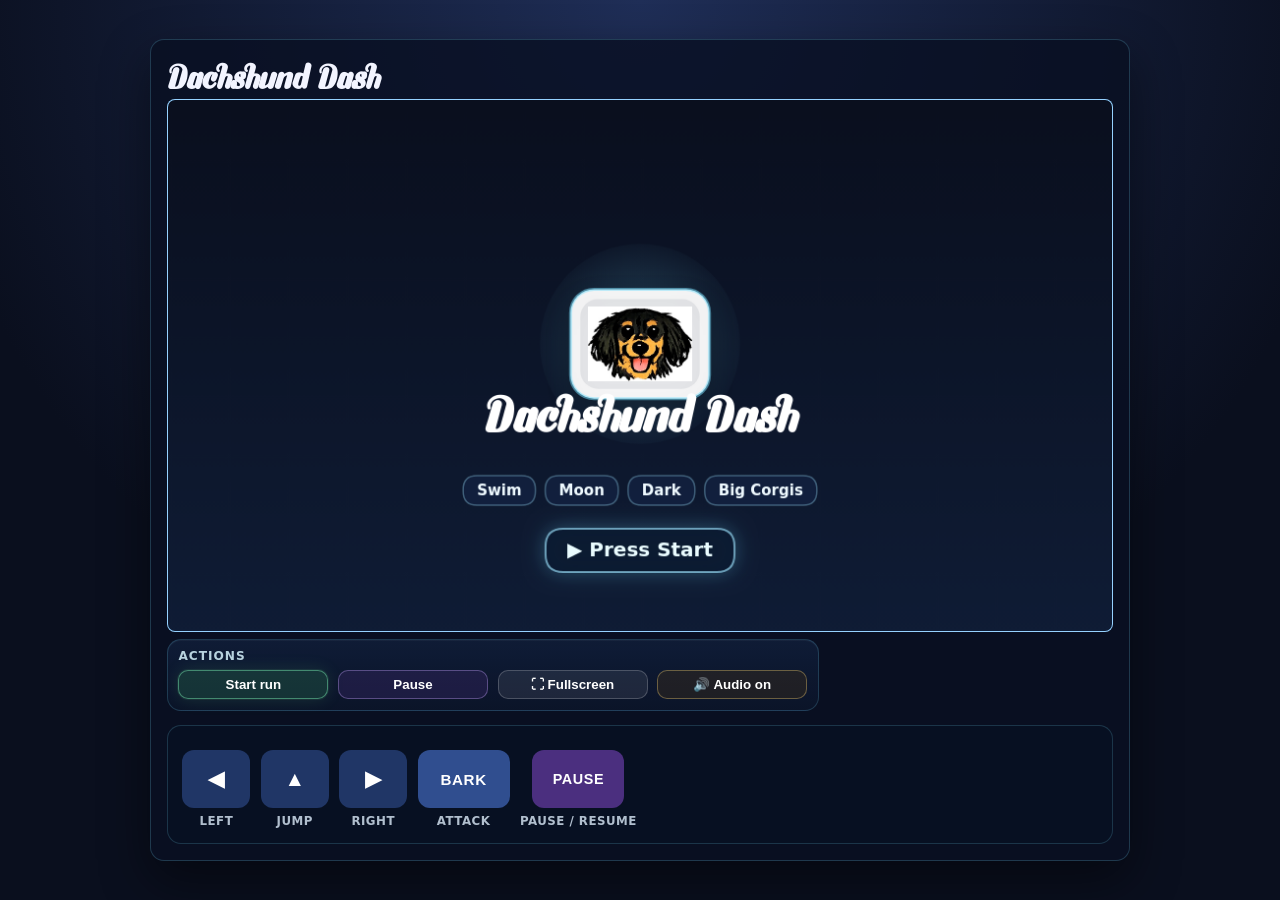
==== index.html @ d0923e07 "Updates and bug fixes" ====
<!DOCTYPE html>
<html lang="en">
  <head>
    <meta charset="UTF-8" />
    <meta name="viewport" content="width=device-width, initial-scale=1.0" />
    <title>Dachshund Dash</title>
    <link rel="stylesheet" href="styles.css" />
  </head>
  <body>
    <main class="game-shell">
      <h1>Dachshund Dash</h1>

      <canvas id="game" width="960" height="540" aria-label="Dachshund Dash game area"></canvas>

      <section class="hud" aria-live="polite">
        <span id="status">Ready.</span>
        <div id="lives" class="lives" aria-label="Continues 3 of 3">
          <span id="lives-icons" class="lives-icons">🐶🐶🐶</span>
          <span id="continues-label" class="continues-label">Continues 3/3</span>
        </div>
      </section>

      <section class="run-summary" aria-label="Run progress summary">
        <span id="summary-level" class="summary-pill">Level 1</span>
        <span id="summary-theme" class="summary-pill">Stage Classic</span>
        <span id="summary-bones" class="summary-pill">Bones 0/5</span>
        <span id="summary-power" class="summary-pill">Bark · Cape</span>
        <span id="summary-goal" class="summary-pill summary-pill-goal">Press Start</span>
      </section>

      <section class="controls-help" aria-label="Quick actions">
        <div class="utility-actions" aria-label="Quick actions">
          <strong class="utility-actions-title">Actions</strong>
          <div class="utility-actions-buttons">
            <div class="utility-action-group">
              <button id="btn-start-desktop" class="utility-btn utility-btn-start" aria-label="Start run from the title screen">Start run</button>
            </div>
            <div class="utility-action-group">
              <button id="btn-pause-desktop" class="utility-btn utility-btn-pause" aria-label="Pause or resume">Pause</button>
            </div>
            <div class="utility-action-group">
              <button id="btn-fullscreen" class="utility-btn" aria-label="Toggle fullscreen">⛶ Fullscreen</button>
            </div>
            <div class="utility-action-group">
              <button id="btn-audio" class="utility-btn utility-btn-audio" aria-label="Mute game audio">🔊 Audio on</button>
            </div>
          </div>
        </div>
      </section>

      <section class="mobile-controls-panel" aria-label="On-screen controls panel">
        <div class="mobile-controls" aria-label="On-screen controls">
          <div class="mobile-control-item">
            <button id="btn-left" aria-label="Move left">◀</button>
            <span class="mobile-control-caption">Left</span>
          </div>
          <div class="mobile-control-item">
            <button id="btn-jump" aria-label="Jump">▲</button>
            <span class="mobile-control-caption">Jump</span>
          </div>
          <div class="mobile-control-item">
            <button id="btn-right" aria-label="Move right">▶</button>
            <span class="mobile-control-caption">Right</span>
          </div>
          <div class="mobile-control-item mobile-control-item-wide">
            <button id="btn-bark" aria-label="Super bark attack">BARK</button>
            <span class="mobile-control-caption">Attack</span>
          </div>
          <div class="mobile-control-item mobile-control-item-wide">
            <button id="btn-pause" aria-label="Pause or resume">PAUSE</button>
            <span class="mobile-control-caption">Pause / resume</span>
          </div>
        </div>
      </section>


      <section id="level-select" class="level-select hidden" aria-label="Cheat level select">
        <div class="level-select-card henry-unlocked">
          <h2 class="henry-title">✨ HENRY CODE UNLOCKED ✨</h2>
          <p class="henry-sub">Secret level portal discovered. Pick your start level:</p>
          <div class="henry-celebration" aria-hidden="true">
            <div class="henry-dog dax-demo">
              <span class="dax-body"></span>
              <span class="dax-head"></span>
              <span class="dax-ear"></span>
              <span class="dax-tail"></span>
              <span class="dax-leg l1"></span>
              <span class="dax-leg l2"></span>
            </div>
            <div class="henry-bark bark-1"></div>
            <div class="henry-bark bark-2"></div>
            <div class="henry-bark bark-3"></div>
          </div>
          <div id="level-list" class="level-list"></div>
          <button id="close-level-select" class="close-level-select">Close</button>
        </div>
      </section>
    </main>

    <script src="game.js"></script>
  </body>
</html>
---- styles.css ----
@font-face {
  font-family: "Flubby";
  src: url("assets/fonts/flubby-regular.ttf") format("truetype");
  font-weight: 400;
  font-style: normal;
  font-display: swap;
}

:root {
  color-scheme: dark;
  --bg: #0c1327;
  --panel: #111b36;
  --text: #f2f4ff;
  --accent: #79e1ff;
}

* {
  box-sizing: border-box;
}

body {
  margin: 0;
  min-height: 100vh;
  font-family: "Roboto", Inter, system-ui, -apple-system, Segoe UI, sans-serif;
  background: radial-gradient(circle at top, #1f2e57, #0a0f1e 65%);
  color: var(--text);
  display: grid;
  place-items: center;
  padding: 1rem;
}

body.fullscreen-mode {
  background: #000;
}

body.fullscreen-mode .game-shell {
  width: 100vw;
  max-width: none;
  padding: 0;
  border: none;
  box-shadow: none;
  background: #000;
}

body.fullscreen-mode h1,
body.fullscreen-mode .subtitle,
body.fullscreen-mode .hud,
body.fullscreen-mode .controls-help,
body.fullscreen-mode .mobile-controls,
body.fullscreen-mode .level-select,
body.fullscreen-mode .level-select-card {
  display: none !important;
}

body.fullscreen-mode #game {
  width: 100vw !important;
  height: 100vh !important;
  border-radius: 0;
  border: none;
  display: block;
  object-fit: contain;
}

h1 {
  font-family: "Flubby", "Roboto", Inter, system-ui, -apple-system, Segoe UI, sans-serif;
}

.game-shell {
  width: min(100%, 980px);
  background: rgba(9, 16, 34, 0.8);
  border: 1px solid rgba(121, 225, 255, 0.2);
  border-radius: 14px;
  padding: 1rem;
  box-shadow: 0 20px 50px rgba(0, 0, 0, 0.45);
}

h1 {
  margin: 0;
}

.subtitle {
  margin: 0.35rem 0 0.85rem;
  opacity: 0.9;
}

#game {
  width: 100%;
  height: auto;
  border-radius: 8px;
  border: 1px solid rgba(255, 255, 255, 0.2);
  background: #7cc6ff;
  display: block;
}

.hud {
  margin-top: 0.6rem;
  min-height: 1.5rem;
  color: var(--accent);
  font-weight: 600;
  display: flex;
  align-items: center;
  justify-content: space-between;
  gap: 0.8rem;
  flex-wrap: wrap;
}

.lives {
  display: inline-flex;
  align-items: center;
  gap: 0.6rem;
  font-size: 1.05rem;
  color: #ff6b8a;
  text-shadow: 0 0 10px rgba(255, 80, 120, 0.35);
}

.lives-icons {
  letter-spacing: 0.08em;
}

.continues-label {
  font-size: 0.82rem;
  font-weight: 700;
  letter-spacing: 0.04em;
  text-transform: uppercase;
  color: #ffdce5;
  opacity: 0.92;
}

.run-summary {
  margin-top: 0.55rem;
  display: flex;
  gap: 0.55rem;
  flex-wrap: wrap;
  align-items: center;
}

.summary-pill {
  position: relative;
  isolation: isolate;
  overflow: hidden;
  display: inline-flex;
  align-items: center;
  min-height: 36px;
  padding: 0.45rem 0.8rem;
  border-radius: 999px;
  border: 1px solid rgba(121, 225, 255, 0.24);
  background: rgba(9, 22, 44, 0.78);
  color: #f8fdff;
  font-size: 0.92rem;
  font-weight: 700;
  letter-spacing: 0.01em;
  transition:
    background 140ms ease,
    border-color 140ms ease,
    color 140ms ease,
    box-shadow 140ms ease,
    transform 140ms ease;
}

.summary-pill::before {
  content: "";
  position: absolute;
  inset: 0;
  width: var(--summary-progress, 0%);
  background: linear-gradient(90deg, rgba(121, 225, 255, 0.2), rgba(121, 225, 255, 0.08));
  z-index: -1;
  pointer-events: none;
  transition: width 180ms ease;
}

.summary-pill[data-tone="level"] {
  background: rgba(17, 34, 64, 0.82);
  border-color: rgba(121, 225, 255, 0.28);
}

.summary-pill[data-tone="theme"] {
  background: rgba(19, 40, 68, 0.88);
  border-color: rgba(141, 212, 255, 0.34);
  color: #f0fbff;
}

.summary-pill[data-tone="paused"] {
  background: rgba(43, 30, 72, 0.88);
  border-color: rgba(208, 176, 255, 0.34);
  color: #f7efff;
}

.summary-pill[data-tone="start"] {
  background: linear-gradient(135deg, rgba(38, 72, 132, 0.95), rgba(58, 112, 198, 0.92));
  border-color: rgba(150, 223, 255, 0.55);
  color: #f7fdff;
  box-shadow: 0 0 0 1px rgba(121, 225, 255, 0.18), 0 0 22px rgba(86, 172, 255, 0.22);
  animation: summaryStartPulse 1.35s ease-in-out infinite alternate;
}

.summary-pill[data-tone="collect"] {
  background: rgba(55, 35, 16, 0.88);
  border-color: rgba(255, 210, 130, 0.38);
  color: #fff0d8;
}

.summary-pill[data-tone="boss"] {
  background: rgba(72, 24, 18, 0.9);
  border-color: rgba(255, 145, 109, 0.42);
  color: #ffe5d8;
}

.summary-pill[data-tone="warning"] {
  background: rgba(72, 38, 18, 0.9);
  border-color: rgba(255, 174, 92, 0.42);
  color: #fff0da;
}

.summary-pill[data-tone="danger"] {
  background: rgba(82, 21, 35, 0.92);
  border-color: rgba(255, 121, 156, 0.42);
  color: #ffe3eb;
}

.summary-pill[data-tone="ready"],
.summary-pill[data-tone="clear"],
.summary-pill[data-tone="complete"],
.summary-pill[data-tone="boost"],
.summary-pill-goal {
  background: rgba(26, 45, 24, 0.88);
  border-color: rgba(120, 255, 152, 0.3);
  color: #ecfff0;
}

.summary-pill[data-tone="ready"],
.summary-pill[data-tone="clear"],
.summary-pill[data-tone="boost"] {
  box-shadow: 0 0 0 1px rgba(120, 255, 152, 0.12), 0 0 18px rgba(120, 255, 152, 0.16);
}

.summary-pill[data-tone="ready"] {
  animation: summaryReadyPulse 1.2s ease-in-out infinite alternate;
}

.summary-pill[data-tone="boost"] {
  background: rgba(22, 42, 58, 0.9);
  border-color: rgba(121, 225, 255, 0.36);
  color: #eefbff;
}

.controls-help {
  margin-top: 0.45rem;
  display: flex;
  gap: 0.75rem;
  align-items: flex-start;
  flex-wrap: wrap;
}

.controls-help-title {
  font-size: 0.84rem;
  letter-spacing: 0.08em;
  text-transform: uppercase;
  color: #d9f6ff;
  opacity: 0.9;
}

.controls-help-chips {
  display: flex;
  flex: 1 1 420px;
  flex-wrap: wrap;
  gap: 0.45rem;
}

.secret-code-callout,
.recovery-shortcut-callout {
  display: inline-flex;
  align-items: center;
  gap: 0.65rem;
  flex-wrap: wrap;
  padding: 0.55rem 0.8rem;
  border-radius: 14px;
  box-shadow: inset 0 1px 0 rgba(255, 245, 220, 0.06);
}

.secret-code-callout {
  border: 1px solid rgba(255, 214, 140, 0.32);
  background: linear-gradient(180deg, rgba(56, 38, 17, 0.92), rgba(35, 24, 11, 0.88));
}

.secret-code-title {
  font-size: 0.76rem;
  letter-spacing: 0.08em;
  text-transform: uppercase;
  color: #ffe5ad;
}

.secret-code-text {
  color: #fff5de;
  font-size: 0.86rem;
  line-height: 1.4;
}

.recovery-shortcut-callout {
  border: 1px solid rgba(168, 231, 255, 0.28);
  background: linear-gradient(180deg, rgba(12, 32, 58, 0.94), rgba(10, 23, 42, 0.9));
}

.recovery-shortcut-title {
  font-size: 0.76rem;
  letter-spacing: 0.08em;
  text-transform: uppercase;
  color: #d9f6ff;
}

.recovery-shortcut-text {
  color: #eefbff;
  font-size: 0.86rem;
  line-height: 1.4;
}

.secret-code-callout kbd,
.recovery-shortcut-callout kbd {
  display: inline-flex;
  align-items: center;
  justify-content: center;
  min-width: 1.6rem;
  margin: 0 0.12rem;
  padding: 0.16rem 0.36rem;
  border-radius: 8px;
  border: 1px solid rgba(255, 226, 173, 0.38);
  background: rgba(255, 244, 214, 0.08);
  color: #fff8e8;
  font: inherit;
  font-weight: 800;
  letter-spacing: 0.08em;
}

.control-chip {
  display: inline-flex;
  align-items: center;
  gap: 0.4rem;
  min-height: 34px;
  padding: 0.45rem 0.72rem;
  border-radius: 999px;
  border: 1px solid rgba(121, 225, 255, 0.22);
  background: rgba(12, 23, 45, 0.78);
  color: #eefbff;
  font-size: 0.88rem;
  line-height: 1;
  white-space: nowrap;
}

.control-chip-label {
  font-weight: 800;
  color: #79e1ff;
}

.utility-actions {
  display: inline-flex;
  flex-direction: column;
  gap: 0.45rem;
  min-width: 176px;
  padding: 0.55rem 0.65rem 0.65rem;
  border-radius: 14px;
  border: 1px solid rgba(121, 225, 255, 0.18);
  background: linear-gradient(180deg, rgba(16, 29, 56, 0.92), rgba(11, 21, 42, 0.86));
  box-shadow: inset 0 1px 0 rgba(255, 255, 255, 0.04);
}

.utility-actions-title {
  font-size: 0.76rem;
  letter-spacing: 0.08em;
  text-transform: uppercase;
  color: #d9f6ff;
  opacity: 0.84;
}

.utility-actions-buttons {
  display: flex;
  gap: 0.6rem;
  flex-wrap: wrap;
  align-items: stretch;
}

.utility-action-group {
  display: flex;
  flex: 1 1 0;
  min-width: 150px;
  flex-direction: column;
  gap: 0.32rem;
}

.utility-btn-hint {
  font-size: 0.74rem;
  line-height: 1.35;
  color: rgba(223, 248, 255, 0.8);
  max-width: 18ch;
}

.utility-btn {
  border: 1px solid rgba(255, 255, 255, 0.2);
  background: rgba(255, 255, 255, 0.08);
  color: #fff;
  border-radius: 10px;
  padding: 6px 10px;
  font-weight: 600;
  cursor: pointer;
  transition:
    background 140ms ease,
    border-color 140ms ease,
    color 140ms ease,
    box-shadow 140ms ease,
    opacity 140ms ease;
}

.utility-btn:hover {
  background: rgba(255, 255, 255, 0.16);
}

.utility-btn:disabled {
  cursor: default;
  opacity: 0.62;
  background: rgba(255, 255, 255, 0.05);
  border-color: rgba(255, 255, 255, 0.12);
  box-shadow: none;
}

.utility-btn:focus-visible,
.mobile-controls button:focus-visible,
.level-btn:focus-visible,
.close-level-select:focus-visible {
  outline: 3px solid rgba(121, 225, 255, 0.95);
  outline-offset: 3px;
  box-shadow: 0 0 0 4px rgba(121, 225, 255, 0.18), 0 0 18px rgba(121, 225, 255, 0.3);
}

.utility-btn-start {
  background: rgba(43, 112, 76, 0.34);
  border-color: rgba(132, 255, 191, 0.42);
  box-shadow: 0 0 0 1px rgba(120, 255, 152, 0.08), 0 0 18px rgba(120, 255, 152, 0.12);
}

.utility-btn-start:hover {
  background: rgba(58, 146, 98, 0.42);
}

.utility-btn-start:disabled {
  background: rgba(27, 56, 39, 0.44);
  border-color: rgba(102, 148, 122, 0.26);
  color: rgba(236, 255, 240, 0.8);
}

.utility-btn-pause {
  background: rgba(75, 47, 127, 0.28);
  border-color: rgba(200, 170, 255, 0.35);
}

.utility-btn-pause:hover {
  background: rgba(101, 67, 170, 0.38);
}

.utility-btn-pause.paused {
  background: rgba(47, 109, 88, 0.3);
  border-color: rgba(115, 234, 181, 0.45);
}

.utility-btn-audio {
  background: rgba(82, 60, 18, 0.28);
  border-color: rgba(255, 217, 121, 0.34);
}

.utility-btn-audio:hover {
  background: rgba(118, 87, 24, 0.38);
}

.utility-btn-audio.muted {
  background: rgba(86, 34, 34, 0.34);
  border-color: rgba(255, 149, 149, 0.38);
  color: #ffe8e8;
}

.mobile-controls-panel {
  margin-top: 0.9rem;
  padding: 0.8rem 0.9rem 0.9rem;
  border-radius: 14px;
  border: 1px solid rgba(121, 225, 255, 0.18);
  background: rgba(8, 17, 35, 0.6);
}

.mobile-controls-heading {
  display: flex;
  align-items: baseline;
  justify-content: space-between;
  gap: 0.65rem;
  flex-wrap: wrap;
}

.mobile-controls-title {
  font-size: 0.84rem;
  letter-spacing: 0.08em;
  text-transform: uppercase;
  color: #d9f6ff;
  opacity: 0.92;
}

.mobile-controls-subtitle {
  color: rgba(232, 244, 255, 0.78);
  font-size: 0.86rem;
}

.mobile-controls {
  margin-top: 0.7rem;
  display: flex;
  gap: 0.65rem;
  justify-content: center;
  flex-wrap: wrap;
  align-items: flex-start;
}

.mobile-control-item {
  display: flex;
  flex-direction: column;
  align-items: center;
  gap: 0.38rem;
}

.mobile-control-item-wide {
  min-width: 92px;
}

.mobile-control-caption {
  color: rgba(226, 241, 255, 0.78);
  font-size: 0.74rem;
  font-weight: 700;
  letter-spacing: 0.04em;
  text-transform: uppercase;
  text-align: center;
}

.mobile-controls button {
  width: 68px;
  height: 58px;
  border: 0;
  border-radius: 12px;
  background: #203666;
  color: #fff;
  font-size: 1.3rem;
  font-weight: 700;
  touch-action: manipulation;
}

#btn-bark {
  width: 92px;
  font-size: 0.95rem;
  letter-spacing: 0.04em;
  background: #304e8f;
}

#btn-pause {
  width: 92px;
  font-size: 0.9rem;
  letter-spacing: 0.04em;
  background: #4b2f7f;
}

#btn-pause.paused {
  background: #2f6d58;
}

#btn-bark.cooldown {
  background: #5f4a27;
  opacity: 0.85;
}

.mobile-controls button:active {
  transform: scale(0.97);
  background: #2e4b8a;
}

.touch-help {
  margin-top: 0.7rem;
  display: none;
  gap: 0.6rem;
  align-items: center;
  flex-wrap: wrap;
}

.touch-help-title {
  font-size: 0.84rem;
  letter-spacing: 0.08em;
  text-transform: uppercase;
  color: #d9f6ff;
  opacity: 0.9;
}

.touch-help-chips {
  display: flex;
  flex: 1 1 320px;
  flex-wrap: wrap;
  gap: 0.45rem;
}

.touch-chip {
  background: rgba(14, 31, 61, 0.9);
  border-color: rgba(138, 191, 255, 0.3);
}

.level-select {
  position: fixed;
  inset: 0;
  background: rgba(0, 0, 0, 0.55);
  display: grid;
  place-items: center;
  z-index: 50;
}

.level-select.hidden {
  display: none;
}

.level-select-card {
  width: min(92vw, 520px);
  background: #111b36;
  border: 1px solid rgba(121, 225, 255, 0.35);
  border-radius: 14px;
  padding: 1rem;
  box-shadow: 0 16px 40px rgba(0, 0, 0, 0.45);
}

.henry-unlocked {
  position: relative;
  overflow: hidden;
  border: 2px solid transparent;
  background:
    linear-gradient(#111b36, #111b36) padding-box,
    conic-gradient(from 0deg, #ff2d95, #ffb703, #06d6a0, #00bbf9, #9b5de5, #ff2d95) border-box;
  animation: henryBorderSpin 3.2s linear infinite;
}

.henry-unlocked::before {
  content: "";
  position: absolute;
  inset: -120% -20%;
  background: linear-gradient(120deg, rgba(255,0,128,.0), rgba(255,255,255,.25), rgba(0,255,255,.0));
  transform: rotate(12deg);
  animation: henrySweep 2.2s linear infinite;
  pointer-events: none;
}

.level-select-card h2 {
  margin: 0 0 0.4rem;
}

.henry-title {
  position: relative;
  z-index: 1;
  text-align: center;
  letter-spacing: 0.04em;
  animation: henryPulse 0.7s ease-in-out infinite alternate;
}

.henry-sub {
  position: relative;
  z-index: 1;
  text-align: center;
  margin: 0 0 0.8rem;
  opacity: 0.95;
}

.henry-celebration {
  position: relative;
  z-index: 1;
  margin: 0 auto 0.8rem;
  width: min(100%, 360px);
  height: 82px;
  border-radius: 12px;
  background: radial-gradient(circle at center, rgba(104,208,255,.25), rgba(35,43,87,.45));
  border: 1px solid rgba(142, 232, 255, 0.35);
  display: grid;
  place-items: center;
  overflow: hidden;
}

.henry-dog {
  transform-origin: bottom center;
  animation: henryRearUp 0.9s ease-in-out infinite alternate;
}

.dax-demo {
  position: relative;
  width: 78px;
  height: 56px;
}

.dax-body,.dax-head,.dax-ear,.dax-tail,.dax-leg { position:absolute; display:block; }
.dax-body { left:18px; top:18px; width:44px; height:16px; background:#2a221e; border-radius:10px; }
.dax-head { left:52px; top:9px; width:20px; height:16px; background:#2a221e; border-radius:8px; }
.dax-ear { left:55px; top:16px; width:10px; height:14px; background:#5b3a1f; border-radius:8px; }
.dax-tail { left:8px; top:20px; width:14px; height:4px; background:#2a221e; border-radius:8px; transform-origin:right center; animation: henryTailWag .18s ease-in-out infinite alternate; }
.dax-leg { width:6px; height:16px; background:#1e1815; bottom:6px; border-radius:4px; }
.dax-leg.l1 { left:28px; }
.dax-leg.l2 { left:45px; }

.henry-bark {
  position: absolute;
  border: 2px solid rgba(156, 245, 255, 0.9);
  border-radius: 999px;
  width: 16px;
  height: 10px;
  left: 56%;
  top: 28px;
  opacity: 0;
}

.bark-1 { animation: henryBark 1.2s linear infinite; }
.bark-2 { animation: henryBark 1.2s linear infinite .25s; }
.bark-3 { animation: henryBark 1.2s linear infinite .5s; }

.level-list {
  position: relative;
  z-index: 1;
  display: grid;
  grid-template-columns: repeat(auto-fit, minmax(112px, 1fr));
  gap: 0.55rem;
}

.level-btn,
.close-level-select {
  border: 0;
  border-radius: 10px;
  background: #203666;
  color: #fff;
  padding: 0.55rem 0.6rem;
  font-weight: 700;
  cursor: pointer;
}

.level-btn {
  display: flex;
  flex-direction: column;
  align-items: flex-start;
  gap: 0.22rem;
  min-height: 70px;
  text-align: left;
  animation: henryButtonGlow 1.4s ease-in-out infinite;
}

.level-btn-number {
  font-size: 1rem;
  line-height: 1.1;
}

.level-btn-meta {
  font-size: 0.7rem;
  line-height: 1.25;
  letter-spacing: 0.04em;
  text-transform: uppercase;
  color: rgba(222, 241, 255, 0.78);
}

.level-btn[aria-label*="Boss"] .level-btn-meta {
  color: #ffd8aa;
}

.level-btn[aria-label*="Cape"] .level-btn-meta {
  text-shadow: 0 0 10px rgba(115, 234, 181, 0.18);
}

.level-btn[aria-label*="Toy"] .level-btn-meta {
  text-shadow: 0 0 10px rgba(121, 225, 255, 0.18);
}

.level-btn[aria-label*="Boss"][aria-label*="Cape"] .level-btn-meta,
.level-btn[aria-label*="Boss"][aria-label*="Toy"] .level-btn-meta {
  color: #ffe7bf;
}

.level-btn:hover,
.close-level-select:hover {
  background: #2d4a86;
}

.close-level-select {
  position: relative;
  z-index: 1;
  margin-top: 0.8rem;
  width: 100%;
}

@media (max-width: 640px) {
  .level-list {
    grid-template-columns: repeat(2, minmax(0, 1fr));
  }

  .level-btn {
    min-height: 64px;
  }
}

@keyframes henryBorderSpin {
  0% { filter: hue-rotate(0deg); }
  100% { filter: hue-rotate(360deg); }
}

@keyframes henrySweep {
  0% { transform: translateX(-90%) rotate(12deg); }
  100% { transform: translateX(90%) rotate(12deg); }
}

@keyframes henryPulse {
  0% { color: #ffd5f1; text-shadow: 0 0 6px rgba(255,78,180,.35); }
  100% { color: #ffffff; text-shadow: 0 0 16px rgba(0,230,255,.7); }
}

@keyframes henryRearUp {
  0% { transform: translateY(6px) rotate(-3deg) scale(1); }
  100% { transform: translateY(-4px) rotate(3deg) scale(1.08); }
}

@keyframes henryTailWag {
  0% { transform: rotate(-28deg); }
  100% { transform: rotate(22deg); }
}

@keyframes henryBark {
  0% { opacity: 0; transform: translate(0,0) scale(.5); }
  20% { opacity: .95; }
  100% { opacity: 0; transform: translate(34px,-28px) scale(2.3); }
}

@keyframes henryButtonGlow {
  0%,100% { box-shadow: 0 0 0 rgba(0,0,0,0); transform: translateY(0); }
  50% { box-shadow: 0 0 14px rgba(137, 230, 255, 0.5); transform: translateY(-1px); }
}

@keyframes summaryReadyPulse {
  0% { transform: translateY(0); box-shadow: 0 0 0 1px rgba(120, 255, 152, 0.12), 0 0 14px rgba(120, 255, 152, 0.14); }
  100% { transform: translateY(-1px); box-shadow: 0 0 0 1px rgba(120, 255, 152, 0.22), 0 0 22px rgba(120, 255, 152, 0.22); }
}

@keyframes summaryStartPulse {
  0% { transform: translateY(0) scale(1); box-shadow: 0 0 0 1px rgba(121, 225, 255, 0.16), 0 0 14px rgba(86, 172, 255, 0.18); }
  100% { transform: translateY(-1px) scale(1.01); box-shadow: 0 0 0 1px rgba(170, 235, 255, 0.3), 0 0 28px rgba(86, 172, 255, 0.28); }
}

@media (min-width: 900px) {
  .mobile-controls {
    justify-content: flex-start;
  }
}

@media (max-width: 640px) {
  .summary-pill {
    width: 100%;
    justify-content: center;
  }

  .controls-help-title,
  .controls-help-chips,
  .secret-code-callout,
  .recovery-shortcut-callout,
  .utility-actions,
  .mobile-controls-heading,
  .touch-help-title,
  .touch-help-chips {
    width: 100%;
  }

  .utility-actions-buttons {
    width: 100%;
  }

  .utility-action-group {
    min-width: 0;
  }

  .utility-btn {
    flex: 1 1 140px;
  }

  .mobile-control-item {
    flex: 1 1 84px;
  }

  .utility-btn-hint {
    max-width: none;
  }

  .controls-help-chips,
  .touch-help-chips {
    gap: 0.5rem;
  }

  .mobile-controls-subtitle {
    width: 100%;
  }

  .control-chip {
    justify-content: center;
    white-space: normal;
    text-align: center;
  }

  .secret-code-callout,
  .recovery-shortcut-callout {
    justify-content: center;
    text-align: center;
  }

  .touch-help {
    display: flex;
  }
}
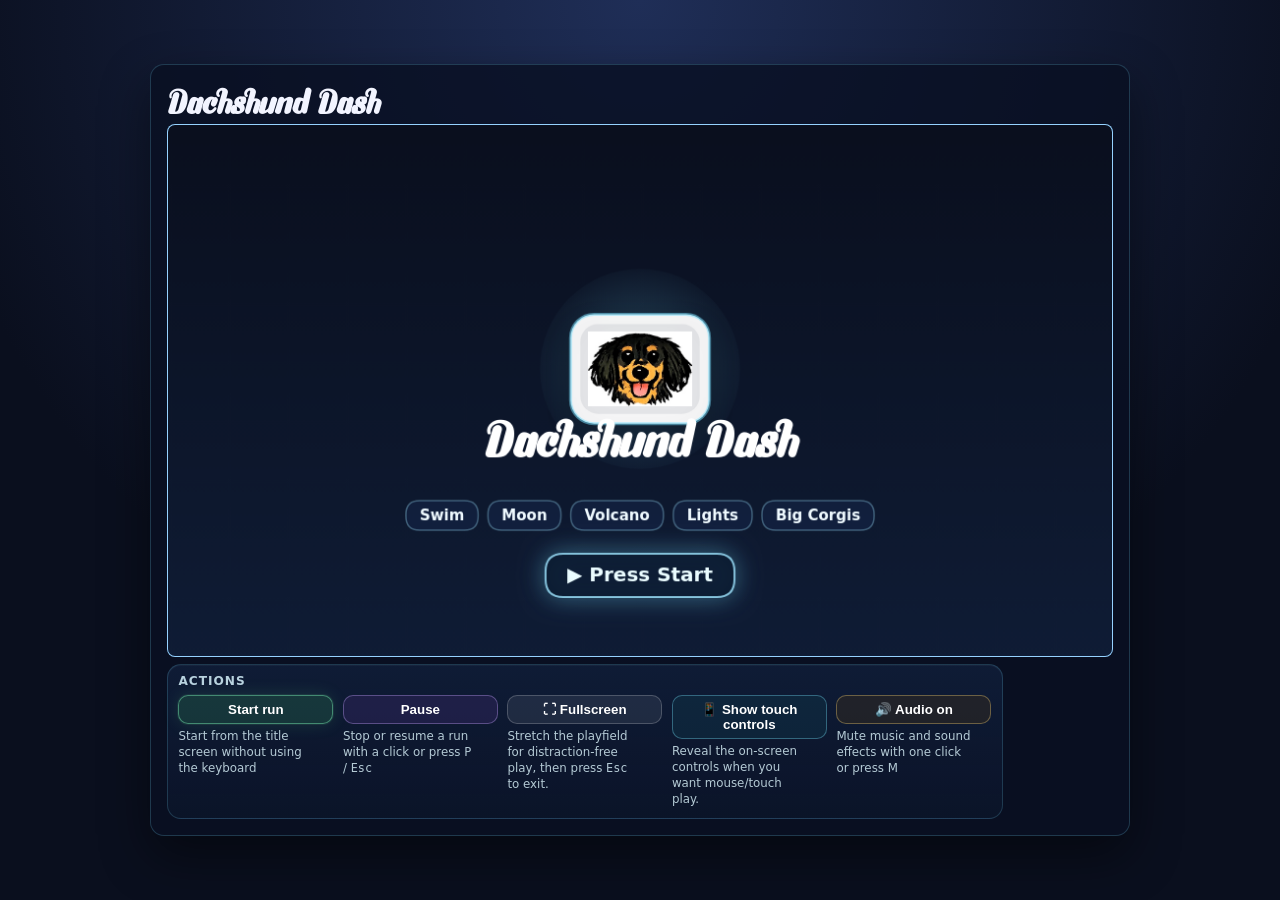
==== commit 4834da03: "earth not moon" ====
--- a/index.html
+++ b/index.html
@@ -34,21 +34,29 @@
           <div class="utility-actions-buttons">
             <div class="utility-action-group">
               <button id="btn-start-desktop" class="utility-btn utility-btn-start" aria-label="Start run from the title screen">Start run</button>
+              <span class="utility-btn-hint">Start from the title screen without using the keyboard</span>
             </div>
             <div class="utility-action-group">
               <button id="btn-pause-desktop" class="utility-btn utility-btn-pause" aria-label="Pause or resume">Pause</button>
+              <span class="utility-btn-hint">Stop or resume a run with a click or press <kbd>P</kbd> / <kbd>Esc</kbd></span>
             </div>
             <div class="utility-action-group">
               <button id="btn-fullscreen" class="utility-btn" aria-label="Toggle fullscreen">⛶ Fullscreen</button>
+              <span class="utility-btn-hint">Stretch the playfield for distraction-free play, then press <kbd>Esc</kbd> to exit.</span>
+            </div>
+            <div class="utility-action-group">
+              <button id="btn-touch-controls" class="utility-btn utility-btn-touch" aria-label="Show touch controls" aria-controls="mobile-controls-panel" aria-expanded="false">📱 Show touch controls</button>
+              <span class="utility-btn-hint">Reveal the on-screen controls when you want mouse/touch play.</span>
             </div>
             <div class="utility-action-group">
               <button id="btn-audio" class="utility-btn utility-btn-audio" aria-label="Mute game audio">🔊 Audio on</button>
+              <span class="utility-btn-hint">Mute music and sound effects with one click or press M</span>
             </div>
           </div>
         </div>
       </section>
 
-      <section class="mobile-controls-panel" aria-label="On-screen controls panel">
+      <section id="mobile-controls-panel" class="mobile-controls-panel" aria-label="On-screen controls panel">
         <div class="mobile-controls" aria-label="On-screen controls">
           <div class="mobile-control-item">
             <button id="btn-left" aria-label="Move left">◀</button>
--- a/styles.css
+++ b/styles.css
@@ -459,6 +459,21 @@
   border-color: rgba(115, 234, 181, 0.45);
 }
 
+.utility-btn-touch {
+  background: rgba(18, 66, 83, 0.3);
+  border-color: rgba(123, 231, 255, 0.34);
+}
+
+.utility-btn-touch:hover {
+  background: rgba(24, 92, 115, 0.4);
+}
+
+.utility-btn-touch.active {
+  background: rgba(38, 112, 134, 0.44);
+  border-color: rgba(164, 241, 255, 0.52);
+  box-shadow: 0 0 0 1px rgba(121, 225, 255, 0.16), 0 0 18px rgba(121, 225, 255, 0.16);
+}
+
 .utility-btn-audio {
   background: rgba(82, 60, 18, 0.28);
   border-color: rgba(255, 217, 121, 0.34);
@@ -480,6 +495,10 @@
   border-radius: 14px;
   border: 1px solid rgba(121, 225, 255, 0.18);
   background: rgba(8, 17, 35, 0.6);
+}
+
+.mobile-controls-panel.is-collapsed {
+  display: none;
 }
 
 .mobile-controls-heading {
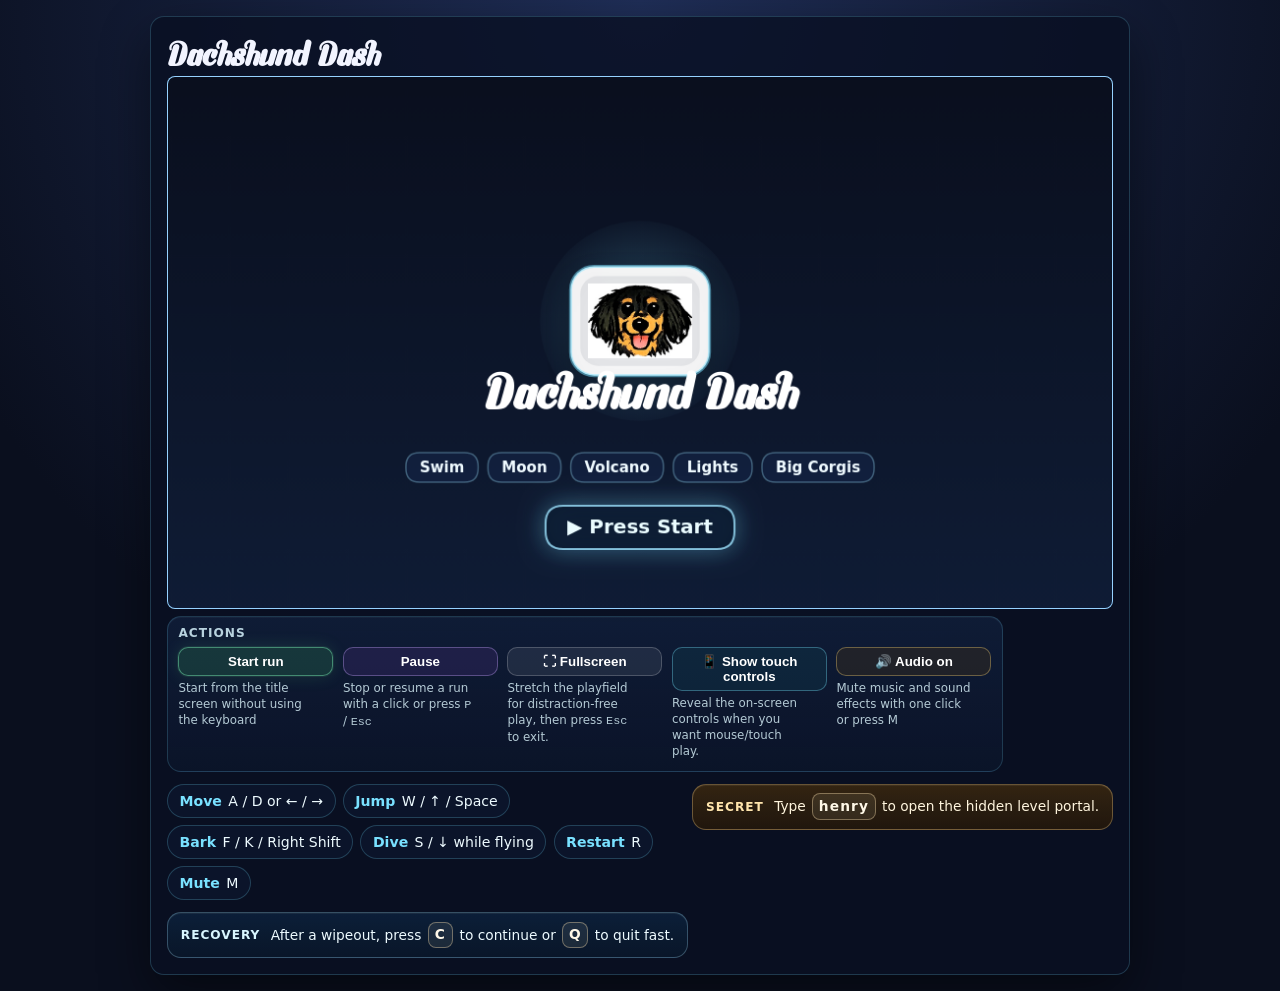
==== commit 7a93b942: "updates" ====
--- a/index.html
+++ b/index.html
@@ -28,7 +28,7 @@
         <span id="summary-goal" class="summary-pill summary-pill-goal">Press Start</span>
       </section>
 
-      <section class="controls-help" aria-label="Quick actions">
+      <section class="controls-help" aria-label="Quick actions and keyboard tips">
         <div class="utility-actions" aria-label="Quick actions">
           <strong class="utility-actions-title">Actions</strong>
           <div class="utility-actions-buttons">
@@ -54,9 +54,33 @@
             </div>
           </div>
         </div>
+
+        <div class="controls-help-chips" aria-label="Keyboard tips">
+          <span class="control-chip"><span class="control-chip-label">Move</span> A / D or ← / →</span>
+          <span class="control-chip"><span class="control-chip-label">Jump</span> W / ↑ / Space</span>
+          <span class="control-chip"><span class="control-chip-label">Bark</span> F / K / Right Shift</span>
+          <span class="control-chip"><span class="control-chip-label">Dive</span> S / ↓ while flying</span>
+          <span class="control-chip"><span class="control-chip-label">Restart</span> R</span>
+          <span class="control-chip"><span class="control-chip-label">Mute</span> M</span>
+        </div>
+
+        <div class="secret-code-callout" aria-label="Secret cheat code hint">
+          <strong class="secret-code-title">Secret</strong>
+          <span class="secret-code-text">Type <kbd>henry</kbd> to open the hidden level portal.</span>
+        </div>
+
+        <div class="recovery-shortcut-callout" aria-label="Recovery shortcuts">
+          <strong class="recovery-shortcut-title">Recovery</strong>
+          <span class="recovery-shortcut-text">After a wipeout, press <kbd>C</kbd> to continue or <kbd>Q</kbd> to quit fast.</span>
+        </div>
       </section>
 
       <section id="mobile-controls-panel" class="mobile-controls-panel" aria-label="On-screen controls panel">
+        <div class="mobile-controls-heading">
+          <strong class="mobile-controls-title">On-screen controls</strong>
+          <span class="mobile-controls-subtitle">▲ starts, continues, and restarts · BARK can quit after wipeouts</span>
+        </div>
+
         <div class="mobile-controls" aria-label="On-screen controls">
           <div class="mobile-control-item">
             <button id="btn-left" aria-label="Move left">◀</button>
--- a/styles.css
+++ b/styles.css
@@ -753,8 +753,8 @@
   display: flex;
   flex-direction: column;
   align-items: flex-start;
-  gap: 0.22rem;
-  min-height: 70px;
+  gap: 0.24rem;
+  min-height: 88px;
   text-align: left;
   animation: henryButtonGlow 1.4s ease-in-out infinite;
 }
@@ -762,6 +762,12 @@
 .level-btn-number {
   font-size: 1rem;
   line-height: 1.1;
+}
+
+.level-btn-stats {
+  font-size: 0.73rem;
+  line-height: 1.3;
+  color: #fff0c9;
 }
 
 .level-btn-meta {
@@ -807,7 +813,7 @@
   }
 
   .level-btn {
-    min-height: 64px;
+    min-height: 82px;
   }
 }
 
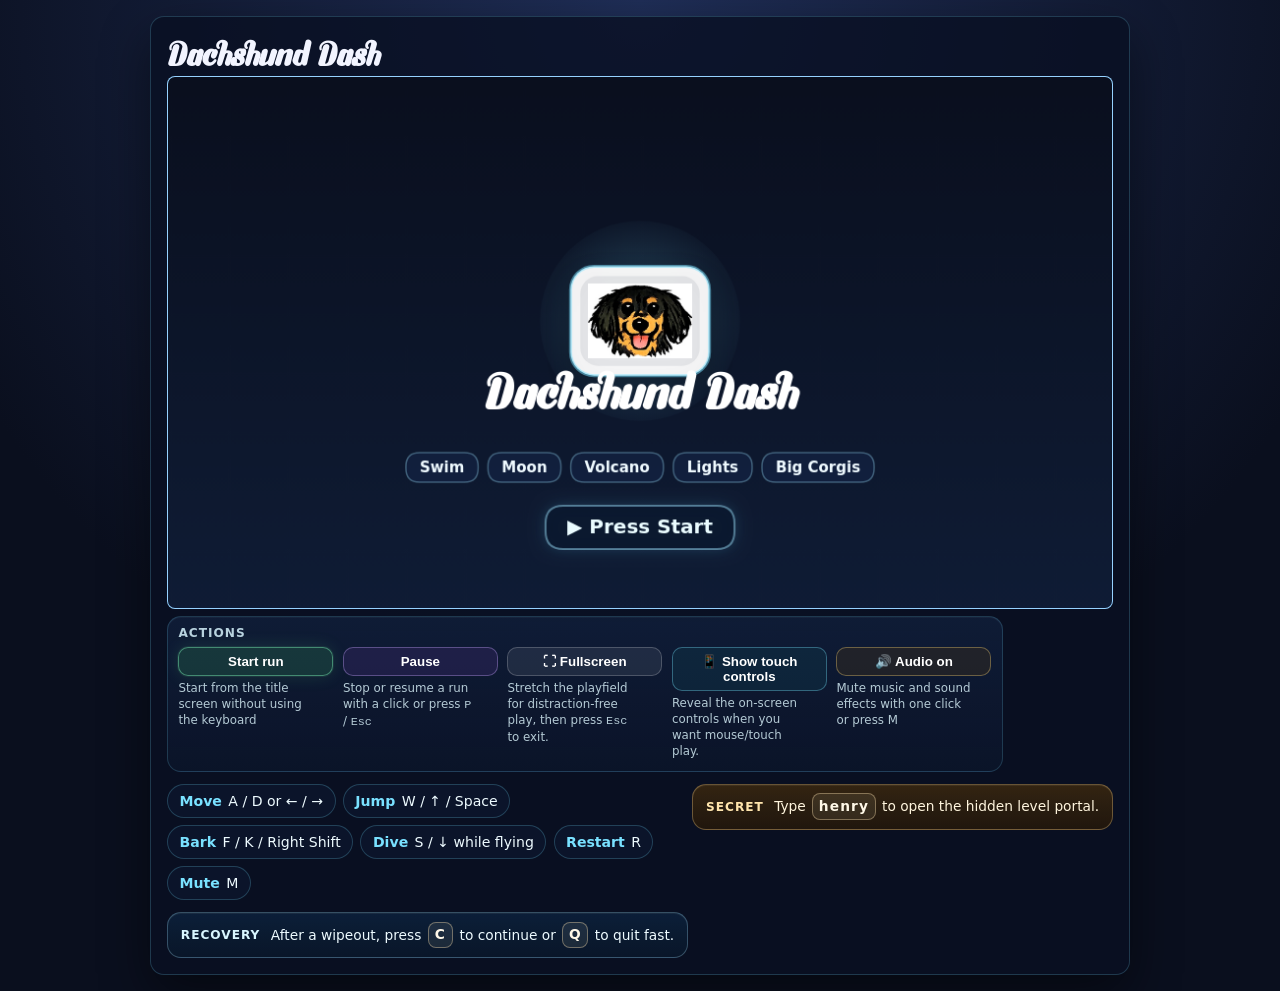
==== commit 86d809b9: "digging level and bug fixes" ====
--- a/index.html
+++ b/index.html
@@ -11,6 +11,14 @@
       <h1>Dachshund Dash</h1>
 
       <canvas id="game" width="960" height="540" aria-label="Dachshund Dash game area"></canvas>
+
+      <section id="mobile-immersive-overlay" class="mobile-immersive-overlay hidden" aria-live="polite">
+        <div class="mobile-immersive-card">
+          <strong id="mobile-immersive-title" class="mobile-immersive-title">Rotate to landscape</strong>
+          <p id="mobile-immersive-message" class="mobile-immersive-message">Turn your phone sideways for the best view.</p>
+          <button id="mobile-enable-motion" class="mobile-enable-motion hidden" type="button">Enable tilt + fullscreen</button>
+        </div>
+      </section>
 
       <section class="hud" aria-live="polite">
         <span id="status">Ready.</span>
--- a/styles.css
+++ b/styles.css
@@ -29,11 +29,17 @@
   padding: 1rem;
 }
 
-body.fullscreen-mode {
+.hidden {
+  display: none !important;
+}
+
+body.fullscreen-mode,
+body.mobile-immersive {
   background: #000;
 }
 
-body.fullscreen-mode .game-shell {
+body.fullscreen-mode .game-shell,
+body.mobile-immersive .game-shell {
   width: 100vw;
   max-width: none;
   padding: 0;
@@ -45,20 +51,38 @@
 body.fullscreen-mode h1,
 body.fullscreen-mode .subtitle,
 body.fullscreen-mode .hud,
+body.fullscreen-mode .run-summary,
 body.fullscreen-mode .controls-help,
-body.fullscreen-mode .mobile-controls,
+body.fullscreen-mode .mobile-controls-panel,
 body.fullscreen-mode .level-select,
-body.fullscreen-mode .level-select-card {
+body.fullscreen-mode .level-select-card,
+body.mobile-immersive h1,
+body.mobile-immersive .subtitle,
+body.mobile-immersive .hud,
+body.mobile-immersive .run-summary,
+body.mobile-immersive .controls-help,
+body.mobile-immersive .mobile-controls-panel {
   display: none !important;
 }
 
-body.fullscreen-mode #game {
+body.fullscreen-mode #game,
+body.mobile-immersive #game {
   width: 100vw !important;
   height: 100vh !important;
   border-radius: 0;
   border: none;
   display: block;
   object-fit: contain;
+}
+
+body.mobile-immersive {
+  padding: 0;
+  overflow: hidden;
+}
+
+body.mobile-immersive .game-shell {
+  width: 100vw;
+  height: 100vh;
 }
 
 h1 {
@@ -90,6 +114,58 @@
   border: 1px solid rgba(255, 255, 255, 0.2);
   background: #7cc6ff;
   display: block;
+  touch-action: none;
+}
+
+.mobile-immersive-overlay {
+  position: fixed;
+  inset: 0;
+  z-index: 60;
+  display: none;
+  align-items: center;
+  justify-content: center;
+  padding: 1.25rem;
+  background: rgba(3, 8, 20, 0.62);
+  backdrop-filter: blur(10px);
+}
+
+body.mobile-device.mobile-portrait .mobile-immersive-overlay,
+body.mobile-device.mobile-motion-prompt .mobile-immersive-overlay {
+  display: flex;
+}
+
+.mobile-immersive-card {
+  width: min(92vw, 420px);
+  padding: 1rem 1.1rem;
+  border-radius: 18px;
+  border: 1px solid rgba(140, 220, 255, 0.28);
+  background: rgba(9, 18, 40, 0.9);
+  box-shadow: 0 16px 50px rgba(0, 0, 0, 0.42);
+  text-align: center;
+}
+
+.mobile-immersive-title {
+  display: block;
+  font-size: 1.1rem;
+  color: #f7fcff;
+}
+
+.mobile-immersive-message {
+  margin: 0.55rem 0 0;
+  color: rgba(232, 247, 255, 0.88);
+  line-height: 1.45;
+}
+
+.mobile-enable-motion {
+  margin-top: 0.9rem;
+  border: 1px solid rgba(151, 232, 255, 0.44);
+  border-radius: 999px;
+  background: linear-gradient(135deg, rgba(46, 122, 214, 0.96), rgba(102, 214, 255, 0.9));
+  color: #f9fdff;
+  font: inherit;
+  font-weight: 800;
+  padding: 0.72rem 1.05rem;
+  cursor: pointer;
 }
 
 .hud {
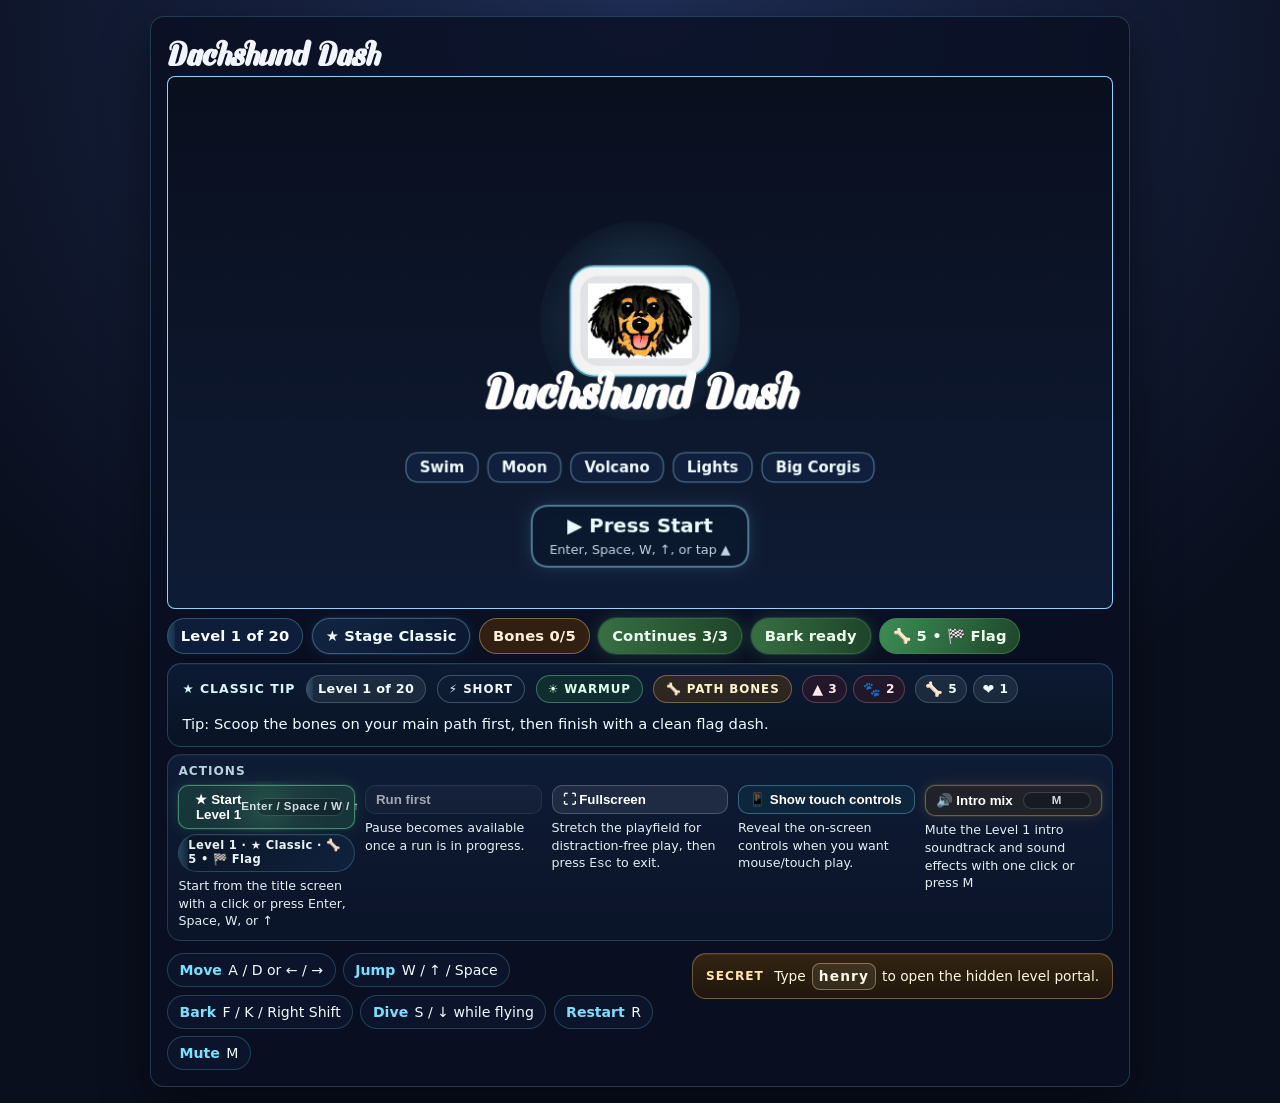
==== commit 4ff643a1: "Add latest Dachshund Dash updates" ====
--- a/index.html
+++ b/index.html
@@ -21,7 +21,7 @@
       </section>
 
       <section class="hud" aria-live="polite">
-        <span id="status">Ready.</span>
+        <span id="status">Press Start · Level 1 of 20 · ★ Classic · 🦴 5 • 🏁 Flag</span>
         <div id="lives" class="lives" aria-label="Continues 3 of 3">
           <span id="lives-icons" class="lives-icons">🐶🐶🐶</span>
           <span id="continues-label" class="continues-label">Continues 3/3</span>
@@ -30,10 +30,22 @@
 
       <section class="run-summary" aria-label="Run progress summary">
         <span id="summary-level" class="summary-pill">Level 1</span>
-        <span id="summary-theme" class="summary-pill">Stage Classic</span>
+        <span id="summary-theme" class="summary-pill">★ Stage Classic</span>
         <span id="summary-bones" class="summary-pill">Bones 0/5</span>
+        <span id="summary-continues" class="summary-pill">Continues 3/3</span>
         <span id="summary-power" class="summary-pill">Bark · Cape</span>
         <span id="summary-goal" class="summary-pill summary-pill-goal">Press Start</span>
+      </section>
+
+      <section class="stage-tip-callout" aria-label="Current stage tip">
+        <strong id="summary-tip-label" class="stage-tip-label">💡 Stage tip</strong>
+        <span id="summary-tip-level" class="stage-tip-level">Level 1 of 20</span>
+        <span id="summary-tip-length" class="stage-tip-length">⚡ Short</span>
+        <span id="summary-tip-challenge" class="stage-tip-challenge" data-tone="warmup">☀ Warmup</span>
+        <span id="summary-tip-focus" class="stage-tip-focus" aria-label="Main stage focus">🦴 Path bones</span>
+        <span id="summary-tip-hazards" class="stage-tip-hazards" aria-label="Upcoming stage hazards"></span>
+        <span id="summary-tip-pickups" class="stage-tip-pickups" aria-label="Upcoming stage pickups"></span>
+        <span id="summary-tip" class="stage-tip-text">Scoop the bones on your main path first, then finish with a clean flag dash.</span>
       </section>
 
       <section class="controls-help" aria-label="Quick actions and keyboard tips">
@@ -41,11 +53,12 @@
           <strong class="utility-actions-title">Actions</strong>
           <div class="utility-actions-buttons">
             <div class="utility-action-group">
-              <button id="btn-start-desktop" class="utility-btn utility-btn-start" aria-label="Start run from the title screen">Start run</button>
-              <span class="utility-btn-hint">Start from the title screen without using the keyboard</span>
+              <button id="btn-start-desktop" class="utility-btn utility-btn-start" aria-label="Start run from the title screen" data-shortcut="Enter / Space / W / ↑">Start run</button>
+              <span id="start-action-context" class="utility-btn-context" aria-live="polite">Level 1 · ★ Classic · 🦴 5 • 🏁 Flag</span>
+              <span class="utility-btn-hint">Start from the title screen with a click or press Enter, Space, W, or ↑</span>
             </div>
             <div class="utility-action-group">
-              <button id="btn-pause-desktop" class="utility-btn utility-btn-pause" aria-label="Pause or resume">Pause</button>
+              <button id="btn-pause-desktop" class="utility-btn utility-btn-pause" aria-label="Pause or resume" data-shortcut="P / Esc">Pause</button>
               <span class="utility-btn-hint">Stop or resume a run with a click or press <kbd>P</kbd> / <kbd>Esc</kbd></span>
             </div>
             <div class="utility-action-group">
@@ -57,7 +70,7 @@
               <span class="utility-btn-hint">Reveal the on-screen controls when you want mouse/touch play.</span>
             </div>
             <div class="utility-action-group">
-              <button id="btn-audio" class="utility-btn utility-btn-audio" aria-label="Mute game audio">🔊 Audio on</button>
+              <button id="btn-audio" class="utility-btn utility-btn-audio" aria-label="Mute classic run soundtrack and sound effects" data-shortcut="M">🔊 Classic mix</button>
               <span class="utility-btn-hint">Mute music and sound effects with one click or press M</span>
             </div>
           </div>
@@ -77,16 +90,20 @@
           <span class="secret-code-text">Type <kbd>henry</kbd> to open the hidden level portal.</span>
         </div>
 
-        <div class="recovery-shortcut-callout" aria-label="Recovery shortcuts">
+        <div id="recovery-shortcut-callout" class="recovery-shortcut-callout hidden" aria-label="Recovery shortcuts" aria-hidden="true">
           <strong class="recovery-shortcut-title">Recovery</strong>
-          <span class="recovery-shortcut-text">After a wipeout, press <kbd>C</kbd> to continue or <kbd>Q</kbd> to quit fast.</span>
+          <span class="recovery-shortcut-list">
+            <span class="recovery-shortcut-chip"><span class="recovery-shortcut-label">Continue</span><kbd>C</kbd><kbd>Enter</kbd><kbd>Space</kbd></span>
+            <span class="recovery-shortcut-chip"><span class="recovery-shortcut-label">Quit</span><kbd>Q</kbd><kbd>Esc</kbd></span>
+          </span>
         </div>
       </section>
 
       <section id="mobile-controls-panel" class="mobile-controls-panel" aria-label="On-screen controls panel">
         <div class="mobile-controls-heading">
           <strong class="mobile-controls-title">On-screen controls</strong>
-          <span class="mobile-controls-subtitle">▲ starts, continues, and restarts · BARK can quit after wipeouts</span>
+          <span class="mobile-controls-subtitle">▲ start · BARK attack · DIG hold · HENRY portal</span>
+          <button id="btn-hide-touch-controls" class="utility-btn utility-btn-touch utility-btn-panel-hide" type="button" aria-label="Hide touch controls panel">Hide panel</button>
         </div>
 
         <div class="mobile-controls" aria-label="On-screen controls">
@@ -107,6 +124,14 @@
             <span class="mobile-control-caption">Attack</span>
           </div>
           <div class="mobile-control-item mobile-control-item-wide">
+            <button id="btn-dig" aria-label="Dig or dive">DIG</button>
+            <span class="mobile-control-caption">Dig / dive</span>
+          </div>
+          <div class="mobile-control-item mobile-control-item-wide">
+            <button id="btn-henry" aria-label="Open the secret Henry level portal">HENRY</button>
+            <span class="mobile-control-caption">Secret portal</span>
+          </div>
+          <div class="mobile-control-item mobile-control-item-wide">
             <button id="btn-pause" aria-label="Pause or resume">PAUSE</button>
             <span class="mobile-control-caption">Pause / resume</span>
           </div>
@@ -118,6 +143,23 @@
         <div class="level-select-card henry-unlocked">
           <h2 class="henry-title">✨ HENRY CODE UNLOCKED ✨</h2>
           <p class="henry-sub">Secret level portal discovered. Pick your start level:</p>
+          <p class="henry-shortcuts" aria-label="Level portal keyboard shortcuts">
+            <span class="henry-shortcut-chip"><kbd>← ↑ → ↓</kbd> move</span>
+            <span class="henry-shortcut-chip"><kbd>Enter</kbd> / <kbd>Space</kbd> jump in</span>
+            <span class="henry-shortcut-chip"><kbd>Esc</kbd> close</span>
+          </p>
+          <div id="henry-progress" class="henry-progress" aria-label="Current portal progress summary">
+            <span id="henry-progress-level" class="henry-progress-pill">Default start · Level 1 of 20</span>
+            <span id="henry-progress-theme" class="henry-progress-pill">★ Stage Classic</span>
+            <span id="henry-progress-challenge" class="henry-progress-pill">☀ Warmup</span>
+            <span id="henry-progress-length" class="henry-progress-pill">⚡ Short</span>
+            <span id="henry-progress-goal" class="henry-progress-pill">🦴 5 • 🏁 Flag</span>
+            <span id="henry-progress-pickups" class="henry-progress-pill">🦴 5</span>
+            <span id="henry-progress-hazards" class="henry-progress-pill">↔ Run</span>
+            <span id="henry-progress-focus" class="henry-progress-pill">🦴 Path bones</span>
+            <span id="henry-progress-tip" class="henry-progress-pill henry-progress-pill-tip">💡 Tip: Scoop the bones on your main path first, then finish with a clean flag dash.</span>
+            <button id="henry-progress-jump" class="henry-progress-action" type="button">Jump to default start</button>
+          </div>
           <div class="henry-celebration" aria-hidden="true">
             <div class="henry-dog dax-demo">
               <span class="dax-body"></span>
@@ -132,7 +174,7 @@
             <div class="henry-bark bark-3"></div>
           </div>
           <div id="level-list" class="level-list"></div>
-          <button id="close-level-select" class="close-level-select">Close</button>
+          <button id="close-level-select" class="close-level-select"><span>Close</span><span class="close-level-select-shortcut" aria-hidden="true">Esc</span></button>
         </div>
       </section>
     </main>
--- a/styles.css
+++ b/styles.css
@@ -52,6 +52,7 @@
 body.fullscreen-mode .subtitle,
 body.fullscreen-mode .hud,
 body.fullscreen-mode .run-summary,
+body.fullscreen-mode .stage-tip-callout,
 body.fullscreen-mode .controls-help,
 body.fullscreen-mode .mobile-controls-panel,
 body.fullscreen-mode .level-select,
@@ -60,6 +61,7 @@
 body.mobile-immersive .subtitle,
 body.mobile-immersive .hud,
 body.mobile-immersive .run-summary,
+body.mobile-immersive .stage-tip-callout,
 body.mobile-immersive .controls-help,
 body.mobile-immersive .mobile-controls-panel {
   display: none !important;
@@ -180,6 +182,81 @@
   flex-wrap: wrap;
 }
 
+#status[data-mode="launch-preview"] {
+  position: relative;
+  isolation: isolate;
+  overflow: hidden;
+  display: inline-flex;
+  align-items: center;
+  gap: 0.35rem;
+  max-width: min(100%, 46rem);
+  padding: 0.42rem 0.8rem;
+  border-radius: 999px;
+  border: 1px solid rgba(121, 225, 255, 0.28);
+  background:
+    linear-gradient(90deg, rgba(121, 225, 255, 0.18), rgba(121, 225, 255, 0.04)),
+    rgba(8, 18, 36, 0.74);
+  color: #eefcff;
+  box-shadow: 0 10px 24px rgba(0, 0, 0, 0.24), inset 0 1px 0 rgba(255, 255, 255, 0.05);
+}
+
+#status[data-mode="launch-preview"]::before {
+  content: "";
+  position: absolute;
+  inset: 0;
+  width: var(--status-progress, 0%);
+  background: linear-gradient(90deg, rgba(121, 225, 255, 0.26), rgba(121, 225, 255, 0.1));
+  z-index: -1;
+  pointer-events: none;
+  transition: width 180ms ease, background 180ms ease, opacity 180ms ease;
+}
+
+#status[data-mode="launch-preview"][data-theme="moon"] {
+  border-color: rgba(202, 212, 255, 0.34);
+  background:
+    linear-gradient(90deg, rgba(202, 212, 255, 0.2), rgba(202, 212, 255, 0.04)),
+    rgba(15, 18, 44, 0.78);
+}
+
+#status[data-mode="launch-preview"][data-theme="moon"]::before {
+  background: linear-gradient(90deg, rgba(202, 212, 255, 0.3), rgba(202, 212, 255, 0.12));
+}
+
+#status[data-mode="launch-preview"][data-theme="volcano"],
+#status[data-mode="launch-preview"][data-theme="boss"] {
+  border-color: rgba(255, 167, 107, 0.38);
+  background:
+    linear-gradient(90deg, rgba(255, 167, 107, 0.24), rgba(255, 167, 107, 0.05)),
+    rgba(38, 14, 18, 0.8);
+}
+
+#status[data-mode="launch-preview"][data-theme="volcano"]::before,
+#status[data-mode="launch-preview"][data-theme="boss"]::before {
+  background: linear-gradient(90deg, rgba(255, 167, 107, 0.32), rgba(255, 167, 107, 0.12));
+}
+
+#status[data-mode="launch-preview"][data-theme="water"] {
+  border-color: rgba(121, 225, 255, 0.38);
+  background:
+    linear-gradient(90deg, rgba(121, 225, 255, 0.24), rgba(121, 225, 255, 0.05)),
+    rgba(6, 25, 48, 0.8);
+}
+
+#status[data-mode="launch-preview"][data-theme="water"]::before {
+  background: linear-gradient(90deg, rgba(121, 225, 255, 0.32), rgba(121, 225, 255, 0.12));
+}
+
+#status[data-mode="launch-preview"][data-theme="tunnel"] {
+  border-color: rgba(198, 172, 124, 0.38);
+  background:
+    linear-gradient(90deg, rgba(198, 172, 124, 0.22), rgba(198, 172, 124, 0.05)),
+    rgba(35, 22, 14, 0.8);
+}
+
+#status[data-mode="launch-preview"][data-theme="tunnel"]::before {
+  background: linear-gradient(90deg, rgba(198, 172, 124, 0.28), rgba(198, 172, 124, 0.1));
+}
+
 .lives {
   display: inline-flex;
   align-items: center;
@@ -208,6 +285,441 @@
   gap: 0.55rem;
   flex-wrap: wrap;
   align-items: center;
+}
+
+.stage-tip-callout {
+  margin-top: 0.55rem;
+  display: flex;
+  align-items: center;
+  gap: 0.65rem;
+  flex-wrap: wrap;
+  padding: 0.7rem 0.9rem;
+  border-radius: 14px;
+  border: 1px solid rgba(121, 225, 255, 0.22);
+  background: linear-gradient(180deg, rgba(13, 27, 52, 0.94), rgba(10, 20, 38, 0.9));
+  box-shadow: inset 0 1px 0 rgba(255, 255, 255, 0.04);
+}
+
+.stage-tip-callout[data-theme="water"] {
+  border-color: rgba(121, 225, 255, 0.34);
+  background: linear-gradient(180deg, rgba(8, 49, 80, 0.96), rgba(9, 27, 54, 0.92));
+}
+
+.stage-tip-callout[data-theme="moon"] {
+  border-color: rgba(202, 212, 255, 0.34);
+  background: linear-gradient(180deg, rgba(33, 38, 82, 0.96), rgba(14, 18, 42, 0.92));
+}
+
+.stage-tip-callout[data-theme="volcano"] {
+  border-color: rgba(255, 167, 107, 0.38);
+  background: linear-gradient(180deg, rgba(88, 31, 18, 0.96), rgba(36, 12, 15, 0.92));
+}
+
+.stage-tip-callout[data-theme="giant"] {
+  border-color: rgba(255, 181, 107, 0.34);
+  background: linear-gradient(180deg, rgba(81, 42, 18, 0.96), rgba(28, 18, 20, 0.92));
+}
+
+.stage-tip-callout[data-theme="dark"] {
+  border-color: rgba(198, 164, 255, 0.34);
+  background: linear-gradient(180deg, rgba(34, 22, 58, 0.96), rgba(14, 11, 30, 0.94));
+}
+
+.stage-tip-callout[data-theme="cloud"] {
+  border-color: rgba(186, 233, 255, 0.34);
+  background: linear-gradient(180deg, rgba(28, 58, 88, 0.95), rgba(14, 28, 48, 0.92));
+}
+
+.stage-tip-callout[data-theme="tunnel"] {
+  border-color: rgba(198, 172, 124, 0.34);
+  background: linear-gradient(180deg, rgba(66, 45, 21, 0.96), rgba(26, 18, 14, 0.94));
+}
+
+.stage-tip-callout[data-theme="boss"] {
+  border-color: rgba(255, 144, 131, 0.38);
+  background: linear-gradient(180deg, rgba(78, 24, 34, 0.96), rgba(30, 10, 18, 0.94));
+}
+
+.stage-tip-label {
+  display: inline-flex;
+  align-items: center;
+  gap: 0.35rem;
+  font-size: 0.78rem;
+  letter-spacing: 0.08em;
+  text-transform: uppercase;
+  color: #d9f6ff;
+}
+
+.stage-tip-level {
+  position: relative;
+  isolation: isolate;
+  overflow: hidden;
+  display: inline-flex;
+  align-items: center;
+  justify-content: center;
+  min-height: 28px;
+  padding: 0.28rem 0.7rem;
+  border-radius: 999px;
+  border: 1px solid rgba(168, 231, 255, 0.22);
+  background: rgba(220, 245, 255, 0.08);
+  color: #eefbff;
+  font-size: 0.8rem;
+  font-weight: 700;
+  letter-spacing: 0.02em;
+  white-space: nowrap;
+}
+
+.stage-tip-level::before {
+  content: "";
+  position: absolute;
+  inset: 0;
+  width: var(--stage-tip-level-progress, 0%);
+  background: linear-gradient(90deg, rgba(121, 225, 255, 0.24), rgba(121, 225, 255, 0.08));
+  opacity: 0.95;
+  z-index: -1;
+  pointer-events: none;
+  transition: width 180ms ease, background 180ms ease, opacity 180ms ease;
+}
+
+.stage-tip-level[data-theme="water"] {
+  border-color: rgba(121, 225, 255, 0.28);
+  background: rgba(173, 237, 255, 0.12);
+}
+
+.stage-tip-level[data-theme="water"]::before {
+  background: linear-gradient(90deg, rgba(121, 225, 255, 0.32), rgba(79, 153, 255, 0.12));
+}
+
+.stage-tip-level[data-theme="moon"] {
+  border-color: rgba(202, 212, 255, 0.3);
+  background: rgba(230, 236, 255, 0.12);
+}
+
+.stage-tip-level[data-theme="moon"]::before {
+  background: linear-gradient(90deg, rgba(206, 214, 255, 0.34), rgba(143, 126, 255, 0.14));
+}
+
+.stage-tip-level[data-theme="volcano"],
+.stage-tip-level[data-theme="giant"],
+.stage-tip-level[data-theme="boss"] {
+  border-color: rgba(255, 178, 134, 0.3);
+  background: rgba(255, 226, 204, 0.12);
+}
+
+.stage-tip-level[data-theme="volcano"]::before,
+.stage-tip-level[data-theme="giant"]::before,
+.stage-tip-level[data-theme="boss"]::before {
+  background: linear-gradient(90deg, rgba(255, 176, 126, 0.34), rgba(255, 92, 92, 0.14));
+}
+
+.stage-tip-level[data-theme="dark"] {
+  border-color: rgba(208, 176, 255, 0.28);
+  background: rgba(234, 221, 255, 0.12);
+}
+
+.stage-tip-level[data-theme="dark"]::before {
+  background: linear-gradient(90deg, rgba(208, 176, 255, 0.32), rgba(143, 113, 255, 0.12));
+}
+
+.stage-tip-level[data-theme="cloud"] {
+  border-color: rgba(194, 236, 255, 0.3);
+  background: rgba(228, 248, 255, 0.12);
+}
+
+.stage-tip-level[data-theme="cloud"]::before {
+  background: linear-gradient(90deg, rgba(186, 233, 255, 0.32), rgba(118, 198, 255, 0.12));
+}
+
+.stage-tip-level[data-theme="tunnel"] {
+  border-color: rgba(216, 191, 145, 0.28);
+  background: rgba(247, 233, 210, 0.12);
+}
+
+.stage-tip-level[data-theme="tunnel"]::before {
+  background: linear-gradient(90deg, rgba(216, 191, 145, 0.32), rgba(165, 113, 53, 0.12));
+}
+
+.stage-tip-length,
+.stage-tip-challenge,
+.stage-tip-focus {
+  display: inline-flex;
+  align-items: center;
+  justify-content: center;
+  min-height: 28px;
+  padding: 0.28rem 0.7rem;
+  border-radius: 999px;
+  font-size: 0.74rem;
+  font-weight: 800;
+  letter-spacing: 0.08em;
+  text-transform: uppercase;
+  white-space: nowrap;
+}
+
+.stage-tip-length {
+  border: 1px solid rgba(218, 233, 255, 0.26);
+  background: rgba(18, 33, 58, 0.48);
+  color: #edf7ff;
+}
+
+.stage-tip-length[data-theme="water"] {
+  border-color: rgba(121, 225, 255, 0.3);
+  background: rgba(11, 47, 74, 0.5);
+}
+
+.stage-tip-length[data-theme="moon"] {
+  border-color: rgba(202, 212, 255, 0.32);
+  background: rgba(34, 38, 78, 0.54);
+}
+
+.stage-tip-length[data-theme="volcano"],
+.stage-tip-length[data-theme="giant"],
+.stage-tip-length[data-theme="boss"] {
+  border-color: rgba(255, 188, 145, 0.32);
+  background: rgba(82, 37, 26, 0.54);
+}
+
+.stage-tip-length[data-theme="dark"] {
+  border-color: rgba(208, 176, 255, 0.3);
+  background: rgba(39, 24, 66, 0.52);
+}
+
+.stage-tip-length[data-theme="cloud"] {
+  border-color: rgba(194, 236, 255, 0.3);
+  background: rgba(24, 49, 78, 0.52);
+}
+
+.stage-tip-length[data-theme="tunnel"] {
+  border-color: rgba(216, 191, 145, 0.3);
+  background: rgba(58, 40, 22, 0.56);
+}
+
+.stage-tip-challenge {
+  border: 1px solid rgba(165, 224, 255, 0.3);
+  background: rgba(12, 29, 56, 0.46);
+  color: #f2fbff;
+}
+
+.stage-tip-challenge[data-tone="warmup"] {
+  border-color: rgba(135, 255, 188, 0.34);
+  background: rgba(24, 73, 51, 0.44);
+  color: #dcffeb;
+}
+
+.stage-tip-challenge[data-tone="tricky"] {
+  border-color: rgba(136, 220, 255, 0.36);
+  background: rgba(15, 50, 82, 0.44);
+  color: #dff8ff;
+}
+
+.stage-tip-challenge[data-tone="tough"] {
+  border-color: rgba(255, 206, 132, 0.4);
+  background: rgba(88, 56, 18, 0.48);
+  color: #fff0d6;
+}
+
+.stage-tip-challenge[data-tone="boss"] {
+  border-color: rgba(255, 157, 124, 0.45);
+  background: rgba(102, 34, 31, 0.52);
+  color: #ffe4da;
+}
+
+.stage-tip-focus {
+  gap: 0.36rem;
+  border: 1px solid rgba(255, 218, 146, 0.34);
+  background: rgba(87, 58, 18, 0.46);
+  color: #fff2cf;
+}
+
+.stage-tip-focus[data-theme="water"] {
+  border-color: rgba(121, 225, 255, 0.34);
+  background: rgba(10, 53, 81, 0.54);
+  color: #e6fbff;
+}
+
+.stage-tip-focus[data-theme="moon"] {
+  border-color: rgba(202, 212, 255, 0.34);
+  background: rgba(36, 40, 82, 0.56);
+  color: #f0f3ff;
+}
+
+.stage-tip-focus[data-theme="volcano"],
+.stage-tip-focus[data-theme="giant"],
+.stage-tip-focus[data-theme="boss"] {
+  border-color: rgba(255, 183, 138, 0.36);
+  background: rgba(93, 37, 24, 0.56);
+  color: #fff0e5;
+}
+
+.stage-tip-focus[data-theme="dark"] {
+  border-color: rgba(208, 176, 255, 0.32);
+  background: rgba(42, 24, 68, 0.56);
+  color: #f3eaff;
+}
+
+.stage-tip-focus[data-theme="cloud"] {
+  border-color: rgba(194, 236, 255, 0.34);
+  background: rgba(24, 53, 82, 0.54);
+  color: #effbff;
+}
+
+.stage-tip-focus[data-theme="tunnel"] {
+  border-color: rgba(216, 191, 145, 0.34);
+  background: rgba(63, 43, 22, 0.58);
+  color: #fff0d8;
+}
+
+.stage-tip-hazards,
+.stage-tip-pickups {
+  display: inline-flex;
+  align-items: center;
+  gap: 0.35rem;
+  flex-wrap: wrap;
+}
+
+.stage-tip-hazard-pill,
+.stage-tip-pickup-pill {
+  display: inline-flex;
+  align-items: center;
+  gap: 0.32rem;
+  min-height: 28px;
+  padding: 0.24rem 0.56rem;
+  border-radius: 999px;
+  font-size: 0.76rem;
+  font-weight: 700;
+  letter-spacing: 0.02em;
+  white-space: nowrap;
+}
+
+.stage-tip-hazard-pill {
+  border: 1px solid rgba(255, 177, 188, 0.26);
+  background: rgba(86, 24, 34, 0.32);
+  color: #ffe8ee;
+}
+
+.stage-tip-hazard-pill[data-theme="water"] {
+  border-color: rgba(121, 225, 255, 0.28);
+  background: rgba(12, 59, 89, 0.4);
+  color: #e6fbff;
+}
+
+.stage-tip-hazard-pill[data-theme="moon"] {
+  border-color: rgba(204, 214, 255, 0.28);
+  background: rgba(38, 43, 90, 0.42);
+  color: #f0f4ff;
+}
+
+.stage-tip-hazard-pill[data-theme="volcano"],
+.stage-tip-hazard-pill[data-theme="giant"],
+.stage-tip-hazard-pill[data-theme="boss"] {
+  border-color: rgba(255, 188, 145, 0.32);
+  background: rgba(99, 37, 24, 0.42);
+  color: #fff0e3;
+}
+
+.stage-tip-hazard-pill[data-theme="dark"] {
+  border-color: rgba(208, 176, 255, 0.3);
+  background: rgba(50, 26, 80, 0.42);
+  color: #f4ebff;
+}
+
+.stage-tip-hazard-pill[data-theme="cloud"] {
+  border-color: rgba(194, 236, 255, 0.3);
+  background: rgba(24, 62, 95, 0.4);
+  color: #eefbff;
+}
+
+.stage-tip-hazard-pill[data-theme="tunnel"] {
+  border-color: rgba(216, 191, 145, 0.3);
+  background: rgba(75, 49, 24, 0.42);
+  color: #fff0d8;
+}
+
+.stage-tip-pickup-pill {
+  border: 1px solid rgba(168, 231, 255, 0.22);
+  background: rgba(220, 245, 255, 0.08);
+  color: #eefbff;
+}
+
+.stage-tip-pickup-pill[data-theme="water"] {
+  border-color: rgba(121, 225, 255, 0.26);
+  background: rgba(17, 64, 94, 0.3);
+  color: #e7fbff;
+}
+
+.stage-tip-pickup-pill[data-theme="moon"] {
+  border-color: rgba(204, 214, 255, 0.26);
+  background: rgba(42, 47, 94, 0.3);
+  color: #f0f4ff;
+}
+
+.stage-tip-pickup-pill[data-theme="volcano"],
+.stage-tip-pickup-pill[data-theme="giant"],
+.stage-tip-pickup-pill[data-theme="boss"] {
+  border-color: rgba(255, 193, 156, 0.28);
+  background: rgba(90, 42, 28, 0.3);
+  color: #fff1e5;
+}
+
+.stage-tip-pickup-pill[data-theme="dark"] {
+  border-color: rgba(208, 176, 255, 0.26);
+  background: rgba(48, 29, 78, 0.3);
+  color: #f5ecff;
+}
+
+.stage-tip-pickup-pill[data-theme="cloud"] {
+  border-color: rgba(194, 236, 255, 0.28);
+  background: rgba(27, 65, 94, 0.3);
+  color: #eefbff;
+}
+
+.stage-tip-pickup-pill[data-theme="tunnel"] {
+  border-color: rgba(216, 191, 145, 0.28);
+  background: rgba(76, 54, 29, 0.3);
+  color: #fff2dc;
+}
+
+.stage-tip-hazard-icon,
+.stage-tip-pickup-icon {
+  font-size: 0.88rem;
+  line-height: 1;
+}
+
+.stage-tip-hazard-text,
+.stage-tip-pickup-text {
+  line-height: 1;
+}
+
+.stage-tip-label[data-theme="water"] {
+  color: #bff4ff;
+}
+
+.stage-tip-label[data-theme="moon"] {
+  color: #edf1ff;
+}
+
+.stage-tip-label[data-theme="volcano"],
+.stage-tip-label[data-theme="giant"],
+.stage-tip-label[data-theme="boss"] {
+  color: #ffe5d8;
+}
+
+.stage-tip-label[data-theme="dark"] {
+  color: #f0e6ff;
+}
+
+.stage-tip-label[data-theme="cloud"] {
+  color: #e7f8ff;
+}
+
+.stage-tip-label[data-theme="tunnel"] {
+  color: #f8ead6;
+}
+
+.stage-tip-text {
+  flex: 1 1 340px;
+  color: #eefbff;
+  font-size: 0.92rem;
+  line-height: 1.45;
 }
 
 .summary-pill {
@@ -241,18 +753,158 @@
   background: linear-gradient(90deg, rgba(121, 225, 255, 0.2), rgba(121, 225, 255, 0.08));
   z-index: -1;
   pointer-events: none;
-  transition: width 180ms ease;
+  transition: width 180ms ease, background 180ms ease, opacity 180ms ease;
+}
+
+#summary-bones::before {
+  background: linear-gradient(90deg, rgba(255, 213, 120, 0.34), rgba(255, 166, 77, 0.14));
+  opacity: 0.96;
+}
+
+#summary-bones[data-tone="complete"]::before {
+  background: linear-gradient(90deg, rgba(120, 255, 152, 0.34), rgba(70, 214, 130, 0.16));
+}
+
+#summary-continues::before {
+  background: linear-gradient(90deg, rgba(255, 193, 108, 0.34), rgba(255, 151, 70, 0.14));
+  opacity: 0.96;
+}
+
+#summary-continues[data-continues-state="full"]::before {
+  background: linear-gradient(90deg, rgba(120, 255, 152, 0.34), rgba(70, 214, 130, 0.16));
+}
+
+#summary-continues[data-continues-state="critical"]::before {
+  background: linear-gradient(90deg, rgba(255, 164, 185, 0.38), rgba(255, 104, 144, 0.18));
+}
+
+#summary-continues[data-continues-state="empty"]::before {
+  background: linear-gradient(90deg, rgba(140, 39, 70, 0.32), rgba(89, 19, 39, 0.14));
+  opacity: 0.78;
+}
+
+#summary-power::before {
+  background: linear-gradient(90deg, rgba(255, 193, 108, 0.34), rgba(255, 151, 70, 0.14));
+  opacity: 0.96;
+}
+
+#summary-power[data-power-state="ready"]::before,
+#summary-power[data-power-state="boss-ready"]::before,
+#summary-power[data-power-state="preview"]::before,
+#summary-power[data-power-state="preview-ready"]::before,
+#summary-power[data-power-state="preview-cape"]::before,
+#summary-power[data-power-state="clear"]::before {
+  background: linear-gradient(90deg, rgba(120, 255, 152, 0.34), rgba(70, 214, 130, 0.16));
+}
+
+#summary-power[data-power-state="preview-dig"]::before {
+  background: linear-gradient(90deg, rgba(255, 193, 108, 0.36), rgba(255, 146, 63, 0.16));
+}
+
+#summary-power[data-power-state="preview-swim"]::before {
+  background: linear-gradient(90deg, rgba(121, 225, 255, 0.38), rgba(79, 153, 255, 0.16));
+}
+
+#summary-power[data-power-state="preview-moon"]::before {
+  background: linear-gradient(90deg, rgba(206, 214, 255, 0.38), rgba(143, 126, 255, 0.16));
+}
+
+#summary-power[data-power-state="preview-boss"]::before {
+  background: linear-gradient(90deg, rgba(255, 164, 137, 0.38), rgba(255, 92, 92, 0.18));
+}
+
+#summary-power[data-power-state="cape"]::before {
+  background: linear-gradient(90deg, rgba(121, 225, 255, 0.36), rgba(98, 151, 255, 0.16));
+}
+
+#summary-power[data-power-state="toy"]::before {
+  background: linear-gradient(90deg, rgba(255, 184, 214, 0.38), rgba(255, 121, 156, 0.18));
+}
+
+#summary-power[data-power-state="paused"]::before {
+  background: linear-gradient(90deg, rgba(208, 176, 255, 0.28), rgba(143, 113, 255, 0.14));
+}
+
+#summary-power[data-power-state="reset"]::before {
+  opacity: 0.42;
 }
 
 .summary-pill[data-tone="level"] {
   background: rgba(17, 34, 64, 0.82);
   border-color: rgba(121, 225, 255, 0.28);
+}
+
+.summary-pill[data-tone="boss-level"] {
+  background: linear-gradient(135deg, rgba(108, 32, 28, 0.96), rgba(61, 18, 22, 0.92));
+  border-color: rgba(255, 145, 109, 0.48);
+  color: #fff0e9;
+  box-shadow: 0 0 0 1px rgba(255, 145, 109, 0.12), 0 0 20px rgba(255, 117, 93, 0.18);
+}
+
+#summary-level[data-tone="boss-level"]::before {
+  background: linear-gradient(90deg, rgba(255, 164, 137, 0.38), rgba(255, 92, 92, 0.16));
+  opacity: 0.96;
 }
 
 .summary-pill[data-tone="theme"] {
   background: rgba(19, 40, 68, 0.88);
   border-color: rgba(141, 212, 255, 0.34);
   color: #f0fbff;
+}
+
+#summary-theme[data-theme="classic"] {
+  background: linear-gradient(135deg, rgba(19, 40, 68, 0.92), rgba(13, 25, 50, 0.88));
+  border-color: rgba(141, 212, 255, 0.34);
+  color: #f0fbff;
+}
+
+#summary-theme[data-theme="water"] {
+  background: linear-gradient(135deg, rgba(8, 68, 102, 0.94), rgba(14, 31, 64, 0.9));
+  border-color: rgba(121, 225, 255, 0.42);
+  color: #e9fbff;
+}
+
+#summary-theme[data-theme="moon"] {
+  background: linear-gradient(135deg, rgba(58, 68, 126, 0.95), rgba(27, 32, 76, 0.9));
+  border-color: rgba(202, 212, 255, 0.42);
+  color: #f1f4ff;
+}
+
+#summary-theme[data-theme="cloud"] {
+  background: linear-gradient(135deg, rgba(38, 88, 122, 0.94), rgba(21, 43, 74, 0.9));
+  border-color: rgba(186, 233, 255, 0.4);
+  color: #effbff;
+}
+
+#summary-theme[data-theme="tunnel"] {
+  background: linear-gradient(135deg, rgba(94, 66, 28, 0.94), rgba(45, 29, 18, 0.9));
+  border-color: rgba(216, 191, 145, 0.38);
+  color: #fff1dc;
+}
+
+#summary-theme[data-theme="volcano"] {
+  background: linear-gradient(135deg, rgba(112, 43, 19, 0.95), rgba(64, 24, 16, 0.92));
+  border-color: rgba(255, 176, 126, 0.42);
+  color: #fff0e5;
+}
+
+#summary-theme[data-theme="giant"] {
+  background: linear-gradient(135deg, rgba(102, 58, 18, 0.95), rgba(58, 28, 18, 0.92));
+  border-color: rgba(255, 190, 115, 0.4);
+  color: #fff3de;
+}
+
+#summary-theme[data-theme="dark"] {
+  background: linear-gradient(135deg, rgba(56, 33, 88, 0.95), rgba(23, 16, 42, 0.92));
+  border-color: rgba(208, 176, 255, 0.4);
+  color: #f5ecff;
+}
+
+#summary-theme[data-theme="boss"] {
+  background: linear-gradient(135deg, rgba(108, 32, 28, 0.96), rgba(61, 18, 22, 0.92));
+  border-color: rgba(255, 145, 109, 0.48);
+  color: #fff0e9;
+  box-shadow: 0 0 0 1px rgba(255, 145, 109, 0.12), 0 0 20px rgba(255, 117, 93, 0.18);
 }
 
 .summary-pill[data-tone="paused"] {
@@ -303,6 +955,88 @@
   color: #ecfff0;
 }
 
+.summary-pill-goal[data-theme="classic"] {
+  background: linear-gradient(135deg, rgba(32, 91, 54, 0.92), rgba(26, 45, 24, 0.9));
+  border-color: rgba(120, 255, 152, 0.32);
+  color: #effff1;
+}
+
+.summary-pill-goal[data-theme="water"] {
+  background: linear-gradient(135deg, rgba(8, 68, 102, 0.94), rgba(15, 37, 66, 0.9));
+  border-color: rgba(121, 225, 255, 0.42);
+  color: #e9fbff;
+}
+
+.summary-pill-goal[data-theme="moon"] {
+  background: linear-gradient(135deg, rgba(52, 62, 120, 0.95), rgba(26, 31, 72, 0.9));
+  border-color: rgba(202, 212, 255, 0.4);
+  color: #f1f4ff;
+}
+
+.summary-pill-goal[data-theme="cloud"] {
+  background: linear-gradient(135deg, rgba(38, 88, 122, 0.94), rgba(21, 43, 74, 0.9));
+  border-color: rgba(186, 233, 255, 0.4);
+  color: #effbff;
+}
+
+.summary-pill-goal[data-theme="tunnel"] {
+  background: linear-gradient(135deg, rgba(94, 66, 28, 0.94), rgba(45, 29, 18, 0.9));
+  border-color: rgba(216, 191, 145, 0.38);
+  color: #fff1dc;
+}
+
+.summary-pill-goal[data-theme="volcano"] {
+  background: linear-gradient(135deg, rgba(112, 43, 19, 0.95), rgba(64, 24, 16, 0.92));
+  border-color: rgba(255, 176, 126, 0.42);
+  color: #fff0e5;
+}
+
+.summary-pill-goal[data-theme="giant"] {
+  background: linear-gradient(135deg, rgba(102, 58, 18, 0.95), rgba(58, 28, 18, 0.92));
+  border-color: rgba(255, 190, 115, 0.4);
+  color: #fff3de;
+}
+
+.summary-pill-goal[data-theme="dark"] {
+  background: linear-gradient(135deg, rgba(56, 33, 88, 0.95), rgba(23, 16, 42, 0.92));
+  border-color: rgba(208, 176, 255, 0.4);
+  color: #f5ecff;
+}
+
+.summary-pill-goal[data-theme="boss"] {
+  background: linear-gradient(135deg, rgba(108, 32, 28, 0.96), rgba(61, 18, 22, 0.92));
+  border-color: rgba(255, 145, 109, 0.48);
+  color: #fff0e9;
+  box-shadow: 0 0 0 1px rgba(255, 145, 109, 0.12), 0 0 20px rgba(255, 117, 93, 0.18);
+}
+
+.summary-pill-goal::before {
+  background: linear-gradient(90deg, rgba(120, 255, 152, 0.24), rgba(70, 214, 130, 0.1));
+  opacity: 0.96;
+}
+
+.summary-pill-goal[data-goal-state="preview"]::before,
+.summary-pill-goal[data-goal-state="ready"]::before,
+.summary-pill-goal[data-goal-state="clear"]::before {
+  background: linear-gradient(90deg, rgba(120, 255, 152, 0.34), rgba(70, 214, 130, 0.16));
+}
+
+.summary-pill-goal[data-goal-state="bones"]::before {
+  background: linear-gradient(90deg, rgba(255, 213, 120, 0.34), rgba(255, 166, 77, 0.16));
+}
+
+.summary-pill-goal[data-goal-state="boss"]::before {
+  background: linear-gradient(90deg, rgba(255, 164, 137, 0.4), rgba(255, 92, 92, 0.18));
+}
+
+.summary-pill-goal[data-goal-state="paused"]::before {
+  background: linear-gradient(90deg, rgba(208, 176, 255, 0.28), rgba(143, 113, 255, 0.14));
+}
+
+.summary-pill-goal[data-goal-state="reset"]::before {
+  opacity: 0.42;
+}
+
 .summary-pill[data-tone="ready"],
 .summary-pill[data-tone="clear"],
 .summary-pill[data-tone="boost"] {
@@ -317,6 +1051,60 @@
   background: rgba(22, 42, 58, 0.9);
   border-color: rgba(121, 225, 255, 0.36);
   color: #eefbff;
+}
+
+#summary-theme[data-theme="classic"] {
+  border-color: rgba(141, 212, 255, 0.34);
+  color: #f0fbff;
+  box-shadow: 0 0 0 1px rgba(121, 225, 255, 0.08), 0 0 16px rgba(52, 131, 214, 0.12);
+}
+
+#summary-theme[data-theme="water"] {
+  border-color: rgba(121, 225, 255, 0.42);
+  color: #e9fbff;
+  box-shadow: 0 0 0 1px rgba(121, 225, 255, 0.12), 0 0 18px rgba(79, 153, 255, 0.18);
+}
+
+#summary-theme[data-theme="moon"] {
+  border-color: rgba(202, 212, 255, 0.42);
+  color: #f1f4ff;
+  box-shadow: 0 0 0 1px rgba(202, 212, 255, 0.12), 0 0 18px rgba(143, 126, 255, 0.18);
+}
+
+#summary-theme[data-theme="cloud"] {
+  border-color: rgba(186, 233, 255, 0.4);
+  color: #effbff;
+  box-shadow: 0 0 0 1px rgba(186, 233, 255, 0.1), 0 0 18px rgba(118, 198, 255, 0.16);
+}
+
+#summary-theme[data-theme="tunnel"] {
+  border-color: rgba(216, 191, 145, 0.38);
+  color: #fff1dc;
+  box-shadow: 0 0 0 1px rgba(216, 191, 145, 0.12), 0 0 16px rgba(165, 113, 53, 0.16);
+}
+
+#summary-theme[data-theme="volcano"] {
+  border-color: rgba(255, 176, 126, 0.42);
+  color: #fff0e5;
+  box-shadow: 0 0 0 1px rgba(255, 176, 126, 0.12), 0 0 18px rgba(255, 111, 73, 0.18);
+}
+
+#summary-theme[data-theme="giant"] {
+  border-color: rgba(255, 190, 115, 0.4);
+  color: #fff3de;
+  box-shadow: 0 0 0 1px rgba(255, 190, 115, 0.12), 0 0 18px rgba(222, 140, 57, 0.18);
+}
+
+#summary-theme[data-theme="dark"] {
+  border-color: rgba(208, 176, 255, 0.4);
+  color: #f5ecff;
+  box-shadow: 0 0 0 1px rgba(208, 176, 255, 0.12), 0 0 18px rgba(143, 113, 255, 0.18);
+}
+
+#summary-theme[data-theme="boss"] {
+  border-color: rgba(255, 145, 109, 0.48);
+  color: #fff0e9;
+  box-shadow: 0 0 0 1px rgba(255, 145, 109, 0.14), 0 0 20px rgba(255, 117, 93, 0.2);
 }
 
 .controls-help {
@@ -383,10 +1171,30 @@
   color: #d9f6ff;
 }
 
-.recovery-shortcut-text {
+.recovery-shortcut-list {
+  display: inline-flex;
+  align-items: center;
+  gap: 0.45rem;
+  flex-wrap: wrap;
+}
+
+.recovery-shortcut-chip {
+  display: inline-flex;
+  align-items: center;
+  gap: 0.28rem;
+  padding: 0.28rem 0.46rem;
+  border-radius: 999px;
+  border: 1px solid rgba(168, 231, 255, 0.2);
+  background: rgba(220, 245, 255, 0.08);
   color: #eefbff;
-  font-size: 0.86rem;
-  line-height: 1.4;
+  font-size: 0.82rem;
+  line-height: 1;
+}
+
+.recovery-shortcut-label {
+  margin-right: 0.14rem;
+  font-weight: 700;
+  color: #dff8ff;
 }
 
 .secret-code-callout kbd,
@@ -461,14 +1269,154 @@
   gap: 0.32rem;
 }
 
+.utility-btn-context {
+  position: relative;
+  isolation: isolate;
+  overflow: hidden;
+  display: inline-flex;
+  align-items: center;
+  gap: 0.34rem;
+  width: fit-content;
+  max-width: 100%;
+  padding: 0.26rem 0.56rem;
+  border-radius: 999px;
+  border: 1px solid rgba(121, 225, 255, 0.22);
+  background: rgba(10, 21, 39, 0.76);
+  color: rgba(234, 250, 255, 0.92);
+  font-size: 0.72rem;
+  font-weight: 700;
+  letter-spacing: 0.03em;
+  line-height: 1.2;
+  box-shadow: inset 0 1px 0 rgba(255, 255, 255, 0.04);
+}
+
+#start-action-context::before {
+  content: "";
+  position: absolute;
+  inset: 0;
+  width: var(--context-progress, 0%);
+  background: linear-gradient(90deg, rgba(121, 225, 255, 0.24), rgba(121, 225, 255, 0.08));
+  z-index: -1;
+  pointer-events: none;
+  transition: width 180ms ease, background 180ms ease, opacity 180ms ease;
+}
+
+.utility-btn-context[data-tone="boss"] {
+  border-color: rgba(255, 176, 176, 0.32);
+  background: rgba(60, 20, 28, 0.84);
+  color: #fff0f0;
+}
+
+.utility-btn-context[data-tone="boost"] {
+  border-color: rgba(121, 225, 255, 0.28);
+  background: rgba(10, 31, 56, 0.82);
+}
+
+.utility-btn-context[data-tone="level"] {
+  border-color: rgba(120, 255, 152, 0.24);
+  background: rgba(18, 40, 28, 0.8);
+  color: #effff2;
+}
+
+.utility-btn-context[data-theme="classic"] {
+  border-color: rgba(121, 225, 255, 0.24);
+  background: linear-gradient(135deg, rgba(9, 20, 36, 0.84), rgba(18, 38, 66, 0.78));
+  color: rgba(240, 250, 255, 0.96);
+}
+
+.utility-btn-context[data-theme="water"] {
+  border-color: rgba(104, 221, 255, 0.34);
+  background: linear-gradient(135deg, rgba(8, 44, 76, 0.9), rgba(18, 85, 126, 0.82));
+  color: #eefcff;
+}
+
+#start-action-context[data-theme="water"]::before {
+  background: linear-gradient(90deg, rgba(120, 226, 255, 0.28), rgba(88, 199, 255, 0.12));
+}
+
+.utility-btn-context[data-theme="moon"] {
+  border-color: rgba(186, 194, 255, 0.34);
+  background: linear-gradient(135deg, rgba(26, 30, 76, 0.88), rgba(57, 73, 145, 0.82));
+  color: #f5f4ff;
+}
+
+#start-action-context[data-theme="moon"]::before {
+  background: linear-gradient(90deg, rgba(191, 201, 255, 0.28), rgba(128, 159, 255, 0.12));
+}
+
+.utility-btn-context[data-theme="cloud"] {
+  border-color: rgba(208, 235, 255, 0.34);
+  background: linear-gradient(135deg, rgba(36, 66, 96, 0.86), rgba(91, 143, 191, 0.8));
+  color: #f7fcff;
+}
+
+#start-action-context[data-theme="cloud"]::before {
+  background: linear-gradient(90deg, rgba(214, 235, 255, 0.28), rgba(162, 210, 255, 0.12));
+}
+
+.utility-btn-context[data-theme="tunnel"] {
+  border-color: rgba(223, 179, 118, 0.34);
+  background: linear-gradient(135deg, rgba(62, 42, 24, 0.9), rgba(104, 74, 45, 0.82));
+  color: #fff4e6;
+}
+
+#start-action-context[data-theme="tunnel"]::before {
+  background: linear-gradient(90deg, rgba(235, 194, 138, 0.28), rgba(194, 148, 92, 0.12));
+}
+
+.utility-btn-context[data-theme="volcano"] {
+  border-color: rgba(255, 163, 108, 0.36);
+  background: linear-gradient(135deg, rgba(76, 26, 18, 0.9), rgba(136, 52, 31, 0.82));
+  color: #fff3ea;
+}
+
+#start-action-context[data-theme="volcano"]::before {
+  background: linear-gradient(90deg, rgba(255, 176, 122, 0.3), rgba(255, 112, 72, 0.14));
+}
+
+.utility-btn-context[data-theme="giant"] {
+  border-color: rgba(255, 175, 120, 0.34);
+  background: linear-gradient(135deg, rgba(73, 32, 24, 0.9), rgba(143, 73, 44, 0.82));
+  color: #fff4eb;
+}
+
+#start-action-context[data-theme="giant"]::before {
+  background: linear-gradient(90deg, rgba(255, 194, 132, 0.3), rgba(255, 151, 84, 0.14));
+}
+
+.utility-btn-context[data-theme="dark"] {
+  border-color: rgba(167, 196, 255, 0.28);
+  background: linear-gradient(135deg, rgba(11, 14, 27, 0.92), rgba(29, 37, 70, 0.84));
+  color: #eef4ff;
+}
+
+#start-action-context[data-theme="dark"]::before {
+  background: linear-gradient(90deg, rgba(160, 191, 255, 0.24), rgba(102, 129, 214, 0.12));
+}
+
+.utility-btn-context[data-theme="boss"] {
+  border-color: rgba(255, 165, 165, 0.36);
+  background: linear-gradient(135deg, rgba(67, 18, 27, 0.92), rgba(121, 36, 47, 0.84));
+  color: #fff0f0;
+}
+
+#start-action-context[data-theme="boss"]::before {
+  background: linear-gradient(90deg, rgba(255, 176, 176, 0.3), rgba(255, 122, 143, 0.14));
+}
+
 .utility-btn-hint {
-  font-size: 0.74rem;
-  line-height: 1.35;
-  color: rgba(223, 248, 255, 0.8);
-  max-width: 18ch;
+  font-size: 0.79rem;
+  line-height: 1.4;
+  color: rgba(240, 252, 255, 0.94);
+  text-wrap: pretty;
+  max-width: 26ch;
 }
 
 .utility-btn {
+  display: inline-flex;
+  align-items: center;
+  justify-content: space-between;
+  gap: 0.55rem;
   border: 1px solid rgba(255, 255, 255, 0.2);
   background: rgba(255, 255, 255, 0.08);
   color: #fff;
@@ -484,6 +1432,24 @@
     opacity 140ms ease;
 }
 
+.utility-btn[data-shortcut]:not([data-shortcut=""])::after {
+  content: attr(data-shortcut);
+  display: inline-flex;
+  align-items: center;
+  justify-content: center;
+  min-width: 3.25rem;
+  padding: 0.12rem 0.42rem;
+  border-radius: 999px;
+  border: 1px solid rgba(255, 255, 255, 0.16);
+  background: rgba(6, 12, 26, 0.34);
+  color: rgba(237, 249, 255, 0.86);
+  font-size: 0.72rem;
+  font-weight: 800;
+  letter-spacing: 0.04em;
+  line-height: 1;
+  white-space: nowrap;
+}
+
 .utility-btn:hover {
   background: rgba(255, 255, 255, 0.16);
 }
@@ -494,6 +1460,10 @@
   background: rgba(255, 255, 255, 0.05);
   border-color: rgba(255, 255, 255, 0.12);
   box-shadow: none;
+}
+
+.utility-btn:disabled::after {
+  opacity: 0.72;
 }
 
 .utility-btn:focus-visible,
@@ -506,13 +1476,111 @@
 }
 
 .utility-btn-start {
+  position: relative;
+  isolation: isolate;
+  overflow: visible;
+  --start-ready-glow: rgba(120, 255, 152, 0.32);
   background: rgba(43, 112, 76, 0.34);
   border-color: rgba(132, 255, 191, 0.42);
   box-shadow: 0 0 0 1px rgba(120, 255, 152, 0.08), 0 0 18px rgba(120, 255, 152, 0.12);
 }
 
+.utility-btn-start::before {
+  content: "";
+  position: absolute;
+  inset: -0.45rem;
+  border-radius: inherit;
+  background: radial-gradient(circle at center, var(--start-ready-glow) 0%, rgba(255, 255, 255, 0.06) 38%, transparent 72%);
+  opacity: 0;
+  transform: scale(0.92);
+  z-index: -1;
+  pointer-events: none;
+}
+
+.utility-btn-start[data-state="start"]::before,
+.utility-btn-start[data-state="title"]::before {
+  opacity: 0.42;
+  animation: startButtonReadyHalo 1.7s ease-in-out infinite;
+}
+
 .utility-btn-start:hover {
   background: rgba(58, 146, 98, 0.42);
+}
+
+.utility-btn-start[data-theme="moon"] {
+  --start-ready-glow: rgba(145, 180, 255, 0.34);
+  background: rgba(42, 63, 120, 0.4);
+  border-color: rgba(170, 196, 255, 0.46);
+  box-shadow: 0 0 0 1px rgba(168, 194, 255, 0.1), 0 0 18px rgba(126, 162, 255, 0.2);
+}
+
+.utility-btn-start[data-theme="water"] {
+  --start-ready-glow: rgba(120, 226, 255, 0.34);
+  background: rgba(20, 88, 118, 0.4);
+  border-color: rgba(130, 229, 255, 0.42);
+  box-shadow: 0 0 0 1px rgba(126, 226, 255, 0.1), 0 0 18px rgba(102, 211, 255, 0.18);
+}
+
+.utility-btn-start[data-theme="cloud"] {
+  --start-ready-glow: rgba(202, 229, 255, 0.34);
+  background: rgba(63, 93, 146, 0.38);
+  border-color: rgba(216, 236, 255, 0.42);
+  box-shadow: 0 0 0 1px rgba(214, 234, 255, 0.1), 0 0 18px rgba(180, 216, 255, 0.18);
+}
+
+.utility-btn-start[data-theme="tunnel"] {
+  --start-ready-glow: rgba(232, 194, 140, 0.34);
+  background: rgba(92, 62, 33, 0.44);
+  border-color: rgba(227, 190, 134, 0.42);
+  box-shadow: 0 0 0 1px rgba(228, 190, 132, 0.1), 0 0 18px rgba(191, 137, 75, 0.18);
+}
+
+.utility-btn-start[data-theme="volcano"] {
+  --start-ready-glow: rgba(255, 170, 120, 0.34);
+  background: rgba(120, 43, 26, 0.46);
+  border-color: rgba(255, 176, 122, 0.44);
+  box-shadow: 0 0 0 1px rgba(255, 183, 122, 0.1), 0 0 18px rgba(255, 116, 79, 0.2);
+}
+
+.utility-btn-start[data-theme="giant"] {
+  --start-ready-glow: rgba(255, 200, 125, 0.34);
+  background: rgba(112, 58, 24, 0.44);
+  border-color: rgba(255, 202, 122, 0.44);
+  box-shadow: 0 0 0 1px rgba(255, 205, 130, 0.1), 0 0 18px rgba(255, 172, 71, 0.2);
+}
+
+.utility-btn-start[data-theme="dark"] {
+  --start-ready-glow: rgba(190, 174, 255, 0.32);
+  background: rgba(54, 45, 88, 0.42);
+  border-color: rgba(204, 185, 255, 0.42);
+  box-shadow: 0 0 0 1px rgba(200, 182, 255, 0.1), 0 0 18px rgba(170, 146, 255, 0.16);
+}
+
+.utility-btn-start[data-theme="boss"] {
+  --start-ready-glow: rgba(255, 155, 175, 0.34);
+  background: rgba(110, 34, 48, 0.46);
+  border-color: rgba(255, 164, 176, 0.46);
+  box-shadow: 0 0 0 1px rgba(255, 162, 176, 0.1), 0 0 18px rgba(255, 112, 140, 0.22);
+}
+
+.utility-btn-start[data-state="dead"] {
+  background: rgba(164, 110, 28, 0.42);
+  border-color: rgba(255, 216, 132, 0.48);
+  box-shadow: 0 0 0 1px rgba(255, 208, 120, 0.12), 0 0 18px rgba(255, 200, 102, 0.16);
+}
+
+.utility-btn-start[data-state="dead"]:hover {
+  background: rgba(194, 132, 34, 0.52);
+}
+
+.utility-btn-start[data-state="gameover"] {
+  background: rgba(120, 34, 46, 0.42);
+  border-color: rgba(255, 151, 167, 0.48);
+  box-shadow: 0 0 0 1px rgba(255, 136, 154, 0.12), 0 0 18px rgba(255, 118, 140, 0.16);
+}
+
+.utility-btn-start[data-state="gameover"]:hover {
+  background: rgba(154, 42, 58, 0.52);
 }
 
 .utility-btn-start:disabled {
@@ -521,6 +1589,28 @@
   color: rgba(236, 255, 240, 0.8);
 }
 
+@keyframes startButtonReadyHalo {
+  0%,
+  100% {
+    opacity: 0.24;
+    transform: scale(0.9);
+  }
+
+  50% {
+    opacity: 0.62;
+    transform: scale(1.06);
+  }
+}
+
+@media (prefers-reduced-motion: reduce) {
+  .utility-btn-start[data-state="start"]::before,
+  .utility-btn-start[data-state="title"]::before {
+    animation: none;
+    opacity: 0.3;
+    transform: scale(1);
+  }
+}
+
 .utility-btn-pause {
   background: rgba(75, 47, 127, 0.28);
   border-color: rgba(200, 170, 255, 0.35);
@@ -559,10 +1649,73 @@
   background: rgba(118, 87, 24, 0.38);
 }
 
+.utility-btn-audio:not(.muted)[data-theme="classic"] {
+  background: rgba(82, 60, 18, 0.28);
+  border-color: rgba(255, 217, 121, 0.34);
+  box-shadow: 0 0 0 1px rgba(255, 214, 121, 0.08), 0 0 16px rgba(255, 187, 78, 0.14);
+}
+
+.utility-btn-audio:not(.muted)[data-theme="water"] {
+  background: rgba(18, 82, 110, 0.36);
+  border-color: rgba(130, 229, 255, 0.4);
+  box-shadow: 0 0 0 1px rgba(126, 226, 255, 0.1), 0 0 16px rgba(102, 211, 255, 0.18);
+}
+
+.utility-btn-audio:not(.muted)[data-theme="moon"] {
+  background: rgba(46, 58, 115, 0.4);
+  border-color: rgba(175, 199, 255, 0.42);
+  box-shadow: 0 0 0 1px rgba(168, 194, 255, 0.1), 0 0 16px rgba(126, 162, 255, 0.2);
+}
+
+.utility-btn-audio:not(.muted)[data-theme="cloud"] {
+  background: rgba(66, 95, 145, 0.36);
+  border-color: rgba(216, 236, 255, 0.4);
+  box-shadow: 0 0 0 1px rgba(214, 234, 255, 0.1), 0 0 16px rgba(180, 216, 255, 0.18);
+}
+
+.utility-btn-audio:not(.muted)[data-theme="tunnel"] {
+  background: rgba(92, 62, 33, 0.42);
+  border-color: rgba(227, 190, 134, 0.42);
+  box-shadow: 0 0 0 1px rgba(228, 190, 132, 0.1), 0 0 16px rgba(191, 137, 75, 0.16);
+}
+
+.utility-btn-audio:not(.muted)[data-theme="volcano"] {
+  background: rgba(120, 43, 26, 0.44);
+  border-color: rgba(255, 176, 122, 0.42);
+  box-shadow: 0 0 0 1px rgba(255, 183, 122, 0.1), 0 0 16px rgba(255, 116, 79, 0.2);
+}
+
+.utility-btn-audio:not(.muted)[data-theme="giant"] {
+  background: rgba(112, 58, 24, 0.42);
+  border-color: rgba(255, 202, 122, 0.42);
+  box-shadow: 0 0 0 1px rgba(255, 205, 130, 0.1), 0 0 16px rgba(255, 172, 71, 0.18);
+}
+
+.utility-btn-audio:not(.muted)[data-theme="dark"] {
+  background: rgba(54, 45, 88, 0.4);
+  border-color: rgba(204, 185, 255, 0.4);
+  box-shadow: 0 0 0 1px rgba(200, 182, 255, 0.1), 0 0 16px rgba(170, 146, 255, 0.16);
+}
+
+.utility-btn-audio:not(.muted)[data-theme="boss"] {
+  background: rgba(110, 34, 48, 0.44);
+  border-color: rgba(255, 164, 176, 0.44);
+  box-shadow: 0 0 0 1px rgba(255, 162, 176, 0.1), 0 0 16px rgba(255, 112, 140, 0.2);
+}
+
 .utility-btn-audio.muted {
   background: rgba(86, 34, 34, 0.34);
   border-color: rgba(255, 149, 149, 0.38);
   color: #ffe8e8;
+  box-shadow: none;
+}
+
+.utility-btn-audio.muted:hover {
+  background: rgba(112, 44, 44, 0.4);
+}
+
+.utility-btn-audio:not(.muted):hover {
+  filter: brightness(1.06);
 }
 
 .mobile-controls-panel {
@@ -583,6 +1736,12 @@
   justify-content: space-between;
   gap: 0.65rem;
   flex-wrap: wrap;
+}
+
+.utility-btn-panel-hide {
+  margin-left: auto;
+  padding-inline: 0.8rem;
+  font-size: 0.78rem;
 }
 
 .mobile-controls-title {
@@ -612,6 +1771,7 @@
   flex-direction: column;
   align-items: center;
   gap: 0.38rem;
+  transition: transform 120ms ease;
 }
 
 .mobile-control-item-wide {
@@ -625,6 +1785,7 @@
   letter-spacing: 0.04em;
   text-transform: uppercase;
   text-align: center;
+  transition: color 120ms ease, text-shadow 120ms ease;
 }
 
 .mobile-controls button {
@@ -637,6 +1798,7 @@
   font-size: 1.3rem;
   font-weight: 700;
   touch-action: manipulation;
+  transition: transform 120ms ease, box-shadow 120ms ease, filter 120ms ease, background 120ms ease;
 }
 
 #btn-bark {
@@ -646,10 +1808,24 @@
   background: #304e8f;
 }
 
+#btn-dig,
+#btn-henry,
 #btn-pause {
   width: 92px;
   font-size: 0.9rem;
   letter-spacing: 0.04em;
+}
+
+#btn-dig {
+  background: #6d4b2f;
+}
+
+#btn-henry {
+  background: #6a2f7f;
+  font-size: 0.82rem;
+}
+
+#btn-pause {
   background: #4b2f7f;
 }
 
@@ -662,9 +1838,20 @@
   opacity: 0.85;
 }
 
-.mobile-controls button:active {
-  transform: scale(0.97);
-  background: #2e4b8a;
+.mobile-controls button:active,
+.mobile-controls button.is-held {
+  transform: translateY(-1px) scale(0.98);
+  box-shadow: 0 0 0 2px rgba(200, 239, 255, 0.2), 0 0 18px rgba(121, 225, 255, 0.34);
+  filter: brightness(1.14);
+}
+
+.mobile-control-item.is-held {
+  transform: translateY(-1px);
+}
+
+.mobile-control-item.is-held .mobile-control-caption {
+  color: #f7fdff;
+  text-shadow: 0 0 10px rgba(121, 225, 255, 0.3);
 }
 
 .touch-help {
@@ -753,8 +1940,626 @@
   position: relative;
   z-index: 1;
   text-align: center;
+  margin: 0 0 0.45rem;
+  opacity: 0.95;
+}
+
+.henry-shortcuts {
+  position: relative;
+  z-index: 1;
+  display: flex;
+  flex-wrap: wrap;
+  justify-content: center;
+  gap: 0.4rem;
   margin: 0 0 0.8rem;
-  opacity: 0.95;
+}
+
+.henry-shortcut-chip {
+  display: inline-flex;
+  align-items: center;
+  gap: 0.35rem;
+  padding: 0.28rem 0.52rem;
+  border-radius: 999px;
+  border: 1px solid rgba(146, 231, 255, 0.28);
+  background: rgba(10, 24, 54, 0.72);
+  color: rgba(233, 246, 255, 0.96);
+  font-size: 0.78rem;
+  line-height: 1.2;
+  box-shadow: inset 0 1px 0 rgba(255, 255, 255, 0.05);
+}
+
+.henry-shortcut-chip kbd {
+  font-size: 0.72rem;
+  padding: 0.12rem 0.36rem;
+  border-radius: 999px;
+  border: 1px solid rgba(170, 236, 255, 0.32);
+  background: rgba(148, 230, 255, 0.12);
+  color: #f4fbff;
+  box-shadow: none;
+}
+
+.henry-progress {
+  position: relative;
+  z-index: 1;
+  display: flex;
+  flex-wrap: wrap;
+  justify-content: center;
+  gap: 0.45rem;
+  margin: 0 0 0.8rem;
+}
+
+.henry-progress-pill {
+  display: inline-flex;
+  align-items: center;
+  min-height: 32px;
+  padding: 0.34rem 0.68rem;
+  border-radius: 999px;
+  border: 1px solid rgba(153, 231, 255, 0.28);
+  background: rgba(8, 22, 48, 0.74);
+  color: #effbff;
+  font-size: 0.76rem;
+  font-weight: 800;
+  letter-spacing: 0.03em;
+  box-shadow:
+    inset 0 1px 0 rgba(255, 255, 255, 0.05),
+    0 10px 24px rgba(7, 13, 27, 0.18);
+}
+
+.henry-progress-pill[data-tone="current"] {
+  border-color: rgba(255, 220, 134, 0.42);
+  background: rgba(79, 53, 16, 0.42);
+  color: #fff1c8;
+}
+
+#henry-progress-level {
+  --henry-progress-level-fill: 5%;
+}
+
+.henry-progress-pill[data-tone="default"] {
+  border-color: rgba(134, 223, 255, 0.34);
+  background: rgba(19, 47, 82, 0.48);
+  color: #eaf9ff;
+}
+
+#henry-progress-level[data-tone="default"] {
+  background:
+    linear-gradient(90deg, rgba(115, 207, 255, 0.24) 0 var(--henry-progress-level-fill), transparent var(--henry-progress-level-fill) 100%),
+    rgba(19, 47, 82, 0.48);
+}
+
+#henry-progress-level[data-tone="current"] {
+  background:
+    linear-gradient(90deg, rgba(255, 220, 134, 0.26) 0 var(--henry-progress-level-fill), transparent var(--henry-progress-level-fill) 100%),
+    rgba(79, 53, 16, 0.42);
+}
+
+.henry-progress-pill[data-tone="theme"] {
+  border-color: rgba(171, 226, 255, 0.3);
+  background: rgba(11, 31, 60, 0.5);
+}
+
+.henry-progress-pill[data-tone="theme"][data-theme="moon"] {
+  border-color: rgba(214, 223, 255, 0.4);
+  background: rgba(57, 66, 126, 0.48);
+  color: #f4f6ff;
+}
+
+.henry-progress-pill[data-tone="theme"][data-theme="water"] {
+  border-color: rgba(146, 235, 255, 0.4);
+  background: rgba(12, 84, 113, 0.48);
+  color: #eefcff;
+}
+
+.henry-progress-pill[data-tone="theme"][data-theme="cloud"] {
+  border-color: rgba(214, 245, 255, 0.38);
+  background: rgba(73, 106, 153, 0.46);
+  color: #f7fcff;
+}
+
+.henry-progress-pill[data-tone="theme"][data-theme="tunnel"] {
+  border-color: rgba(236, 198, 146, 0.4);
+  background: rgba(91, 59, 30, 0.5);
+  color: #fff4e7;
+}
+
+.henry-progress-pill[data-tone="theme"][data-theme="volcano"] {
+  border-color: rgba(255, 171, 128, 0.44);
+  background: rgba(125, 44, 22, 0.52);
+  color: #fff1e8;
+}
+
+.henry-progress-pill[data-tone="theme"][data-theme="giant"] {
+  border-color: rgba(255, 205, 142, 0.4);
+  background: rgba(110, 58, 24, 0.48);
+  color: #fff5ea;
+}
+
+.henry-progress-pill[data-tone="theme"][data-theme="dark"] {
+  border-color: rgba(211, 192, 255, 0.4);
+  background: rgba(54, 42, 101, 0.48);
+  color: #f4efff;
+}
+
+.henry-progress-pill[data-tone="theme"][data-theme="boss"] {
+  border-color: rgba(255, 192, 141, 0.44);
+  background: rgba(114, 39, 30, 0.52);
+  color: #fff1e7;
+}
+
+.henry-progress-pill[data-tone="challenge"] {
+  border-color: rgba(165, 224, 255, 0.3);
+  background: rgba(12, 29, 56, 0.46);
+  color: #f2fbff;
+}
+
+.henry-progress-pill[data-tone="challenge"][data-challenge-tone="warmup"] {
+  border-color: rgba(135, 255, 188, 0.34);
+  background: rgba(24, 73, 51, 0.44);
+  color: #dcffeb;
+}
+
+.henry-progress-pill[data-tone="challenge"][data-challenge-tone="tricky"] {
+  border-color: rgba(136, 220, 255, 0.36);
+  background: rgba(15, 50, 82, 0.44);
+  color: #dff8ff;
+}
+
+.henry-progress-pill[data-tone="challenge"][data-challenge-tone="tough"] {
+  border-color: rgba(255, 206, 132, 0.4);
+  background: rgba(88, 56, 18, 0.48);
+  color: #fff0d6;
+}
+
+.henry-progress-pill[data-tone="challenge"][data-challenge-tone="boss"] {
+  border-color: rgba(255, 157, 124, 0.45);
+  background: rgba(102, 34, 31, 0.52);
+  color: #ffe4da;
+}
+
+.henry-progress-pill[data-tone="length"] {
+  border-color: rgba(173, 231, 255, 0.3);
+  background: rgba(14, 35, 67, 0.44);
+  color: #eff9ff;
+}
+
+.henry-progress-pill[data-tone="length"][data-theme="moon"] {
+  border-color: rgba(214, 223, 255, 0.4);
+  background: rgba(59, 69, 129, 0.48);
+  color: #f5f7ff;
+}
+
+.henry-progress-pill[data-tone="length"][data-theme="water"] {
+  border-color: rgba(146, 235, 255, 0.42);
+  background: rgba(14, 86, 115, 0.48);
+  color: #eefcff;
+}
+
+.henry-progress-pill[data-tone="length"][data-theme="cloud"] {
+  border-color: rgba(214, 245, 255, 0.38);
+  background: rgba(74, 108, 154, 0.44);
+  color: #f7fdff;
+}
+
+.henry-progress-pill[data-tone="length"][data-theme="tunnel"] {
+  border-color: rgba(236, 198, 146, 0.4);
+  background: rgba(92, 61, 31, 0.5);
+  color: #fff5e8;
+}
+
+.henry-progress-pill[data-tone="length"][data-theme="volcano"] {
+  border-color: rgba(255, 171, 128, 0.44);
+  background: rgba(123, 44, 23, 0.52);
+  color: #fff1e8;
+}
+
+.henry-progress-pill[data-tone="length"][data-theme="giant"] {
+  border-color: rgba(255, 205, 142, 0.4);
+  background: rgba(109, 59, 24, 0.48);
+  color: #fff6eb;
+}
+
+.henry-progress-pill[data-tone="length"][data-theme="dark"] {
+  border-color: rgba(211, 192, 255, 0.4);
+  background: rgba(55, 43, 101, 0.48);
+  color: #f5efff;
+}
+
+.henry-progress-pill[data-tone="length"][data-theme="boss"] {
+  border-color: rgba(255, 192, 141, 0.44);
+  background: rgba(114, 40, 30, 0.52);
+  color: #fff1e8;
+}
+
+.henry-progress-pill[data-tone="goal"] {
+  border-color: rgba(255, 231, 168, 0.28);
+  background: rgba(77, 57, 17, 0.36);
+  color: #fff2cb;
+}
+
+.henry-progress-pill[data-tone="goal"][data-theme="moon"] {
+  border-color: rgba(214, 223, 255, 0.4);
+  background: rgba(57, 66, 126, 0.48);
+  color: #f4f6ff;
+}
+
+.henry-progress-pill[data-tone="goal"][data-theme="water"] {
+  border-color: rgba(146, 235, 255, 0.4);
+  background: rgba(12, 84, 113, 0.48);
+  color: #eefcff;
+}
+
+.henry-progress-pill[data-tone="goal"][data-theme="cloud"] {
+  border-color: rgba(214, 245, 255, 0.38);
+  background: rgba(73, 106, 153, 0.46);
+  color: #f7fcff;
+}
+
+.henry-progress-pill[data-tone="goal"][data-theme="tunnel"] {
+  border-color: rgba(236, 198, 146, 0.4);
+  background: rgba(91, 59, 30, 0.5);
+  color: #fff4e7;
+}
+
+.henry-progress-pill[data-tone="goal"][data-theme="volcano"] {
+  border-color: rgba(255, 171, 128, 0.44);
+  background: rgba(125, 44, 22, 0.52);
+  color: #fff1e8;
+}
+
+.henry-progress-pill[data-tone="goal"][data-theme="giant"] {
+  border-color: rgba(255, 205, 142, 0.4);
+  background: rgba(110, 58, 24, 0.48);
+  color: #fff5ea;
+}
+
+.henry-progress-pill[data-tone="goal"][data-theme="dark"] {
+  border-color: rgba(211, 192, 255, 0.4);
+  background: rgba(54, 42, 101, 0.48);
+  color: #f4efff;
+}
+
+.henry-progress-pill[data-tone="goal"][data-theme="boss"] {
+  border-color: rgba(255, 192, 141, 0.44);
+  background: rgba(114, 39, 30, 0.52);
+  color: #fff1e7;
+}
+
+.henry-progress-pill[data-tone="pickup"] {
+  border-color: rgba(181, 238, 166, 0.3);
+  background: rgba(18, 53, 35, 0.42);
+  color: #ecffee;
+}
+
+.henry-progress-pill[data-tone="pickup"][data-theme="moon"] {
+  border-color: rgba(214, 223, 255, 0.4);
+  background: rgba(63, 73, 133, 0.48);
+  color: #f6f7ff;
+}
+
+.henry-progress-pill[data-tone="pickup"][data-theme="water"] {
+  border-color: rgba(146, 235, 255, 0.42);
+  background: rgba(15, 87, 117, 0.48);
+  color: #effdff;
+}
+
+.henry-progress-pill[data-tone="pickup"][data-theme="cloud"] {
+  border-color: rgba(214, 245, 255, 0.38);
+  background: rgba(75, 110, 156, 0.44);
+  color: #f7fdff;
+}
+
+.henry-progress-pill[data-tone="pickup"][data-theme="tunnel"] {
+  border-color: rgba(236, 198, 146, 0.4);
+  background: rgba(94, 63, 33, 0.5);
+  color: #fff5e9;
+}
+
+.henry-progress-pill[data-tone="pickup"][data-theme="volcano"] {
+  border-color: rgba(255, 171, 128, 0.44);
+  background: rgba(124, 45, 24, 0.52);
+  color: #fff1e8;
+}
+
+.henry-progress-pill[data-tone="pickup"][data-theme="giant"] {
+  border-color: rgba(255, 205, 142, 0.4);
+  background: rgba(110, 61, 26, 0.48);
+  color: #fff6eb;
+}
+
+.henry-progress-pill[data-tone="pickup"][data-theme="dark"] {
+  border-color: rgba(211, 192, 255, 0.4);
+  background: rgba(56, 45, 103, 0.48);
+  color: #f5f0ff;
+}
+
+.henry-progress-pill[data-tone="pickup"][data-theme="boss"] {
+  border-color: rgba(255, 192, 141, 0.44);
+  background: rgba(115, 42, 31, 0.52);
+  color: #fff2e8;
+}
+
+.henry-progress-pill[data-tone="hazard"] {
+  border-color: rgba(255, 211, 153, 0.32);
+  background: rgba(63, 42, 14, 0.44);
+  color: #fff4dd;
+}
+
+.henry-progress-pill[data-tone="hazard"][data-theme="moon"] {
+  border-color: rgba(214, 223, 255, 0.4);
+  background: rgba(60, 71, 132, 0.48);
+  color: #f5f7ff;
+}
+
+.henry-progress-pill[data-tone="hazard"][data-theme="water"] {
+  border-color: rgba(146, 235, 255, 0.42);
+  background: rgba(15, 88, 118, 0.48);
+  color: #effcff;
+}
+
+.henry-progress-pill[data-tone="hazard"][data-theme="cloud"] {
+  border-color: rgba(214, 245, 255, 0.38);
+  background: rgba(76, 111, 158, 0.44);
+  color: #f8fdff;
+}
+
+.henry-progress-pill[data-tone="hazard"][data-theme="tunnel"] {
+  border-color: rgba(236, 198, 146, 0.4);
+  background: rgba(95, 64, 34, 0.5);
+  color: #fff6ea;
+}
+
+.henry-progress-pill[data-tone="hazard"][data-theme="volcano"] {
+  border-color: rgba(255, 171, 128, 0.44);
+  background: rgba(126, 46, 24, 0.52);
+  color: #fff2e9;
+}
+
+.henry-progress-pill[data-tone="hazard"][data-theme="giant"] {
+  border-color: rgba(255, 205, 142, 0.4);
+  background: rgba(111, 62, 27, 0.48);
+  color: #fff6eb;
+}
+
+.henry-progress-pill[data-tone="hazard"][data-theme="dark"] {
+  border-color: rgba(211, 192, 255, 0.4);
+  background: rgba(57, 46, 105, 0.48);
+  color: #f6f0ff;
+}
+
+.henry-progress-pill[data-tone="hazard"][data-theme="boss"] {
+  border-color: rgba(255, 192, 141, 0.44);
+  background: rgba(116, 43, 31, 0.52);
+  color: #fff2e8;
+}
+
+.henry-progress-pill[data-tone="focus"] {
+  border-color: rgba(165, 236, 255, 0.3);
+  background: rgba(10, 30, 60, 0.42);
+  color: #eefaff;
+}
+
+.henry-progress-pill[data-tone="focus"][data-theme="moon"] {
+  border-color: rgba(210, 220, 255, 0.42);
+  background: rgba(52, 63, 118, 0.48);
+  color: #f4f6ff;
+}
+
+.henry-progress-pill[data-tone="focus"][data-theme="water"] {
+  border-color: rgba(146, 235, 255, 0.42);
+  background: rgba(13, 77, 106, 0.48);
+  color: #effcff;
+}
+
+.henry-progress-pill[data-tone="focus"][data-theme="cloud"] {
+  border-color: rgba(214, 245, 255, 0.38);
+  background: rgba(67, 102, 150, 0.44);
+  color: #f5fcff;
+}
+
+.henry-progress-pill[data-tone="focus"][data-theme="tunnel"] {
+  border-color: rgba(236, 198, 146, 0.4);
+  background: rgba(91, 60, 30, 0.5);
+  color: #fff5e9;
+}
+
+.henry-progress-pill[data-tone="focus"][data-theme="volcano"] {
+  border-color: rgba(255, 171, 128, 0.44);
+  background: rgba(121, 42, 21, 0.52);
+  color: #fff1ea;
+}
+
+.henry-progress-pill[data-tone="focus"][data-theme="giant"] {
+  border-color: rgba(255, 205, 142, 0.4);
+  background: rgba(108, 58, 23, 0.48);
+  color: #fff5eb;
+}
+
+.henry-progress-pill[data-tone="focus"][data-theme="dark"] {
+  border-color: rgba(211, 192, 255, 0.4);
+  background: rgba(53, 41, 98, 0.48);
+  color: #f4efff;
+}
+
+.henry-progress-pill[data-tone="focus"][data-theme="boss"] {
+  border-color: rgba(255, 192, 141, 0.44);
+  background: rgba(112, 37, 29, 0.52);
+  color: #fff1e8;
+}
+
+.henry-progress-pill-tip {
+  width: min(100%, 760px);
+  justify-content: center;
+  text-align: center;
+  white-space: normal;
+  line-height: 1.4;
+  padding: 0.5rem 0.85rem;
+}
+
+.henry-progress-pill[data-tone="tip"] {
+  border-color: rgba(165, 236, 255, 0.3);
+  background: rgba(10, 30, 60, 0.42);
+  color: #eefaff;
+}
+
+.henry-progress-pill[data-tone="tip"][data-theme="moon"] {
+  border-color: rgba(210, 220, 255, 0.42);
+  background: rgba(52, 63, 118, 0.48);
+  color: #f4f6ff;
+}
+
+.henry-progress-pill[data-tone="tip"][data-theme="water"] {
+  border-color: rgba(146, 235, 255, 0.42);
+  background: rgba(13, 77, 106, 0.48);
+  color: #effcff;
+}
+
+.henry-progress-pill[data-tone="tip"][data-theme="cloud"] {
+  border-color: rgba(214, 245, 255, 0.38);
+  background: rgba(67, 102, 150, 0.44);
+  color: #f5fcff;
+}
+
+.henry-progress-pill[data-tone="tip"][data-theme="tunnel"] {
+  border-color: rgba(236, 198, 146, 0.4);
+  background: rgba(91, 60, 30, 0.5);
+  color: #fff5e9;
+}
+
+.henry-progress-pill[data-tone="tip"][data-theme="volcano"] {
+  border-color: rgba(255, 171, 128, 0.44);
+  background: rgba(121, 42, 21, 0.52);
+  color: #fff1ea;
+}
+
+.henry-progress-pill[data-tone="tip"][data-theme="giant"] {
+  border-color: rgba(255, 205, 142, 0.4);
+  background: rgba(108, 58, 23, 0.48);
+  color: #fff5eb;
+}
+
+.henry-progress-pill[data-tone="tip"][data-theme="dark"] {
+  border-color: rgba(211, 192, 255, 0.4);
+  background: rgba(53, 41, 98, 0.48);
+  color: #f4efff;
+}
+
+.henry-progress-pill[data-tone="tip"][data-theme="boss"] {
+  border-color: rgba(255, 192, 141, 0.44);
+  background: rgba(112, 37, 29, 0.52);
+  color: #fff1e8;
+}
+
+.henry-progress-action {
+  display: inline-flex;
+  align-items: center;
+  gap: 0.42rem;
+  border: 1px solid rgba(158, 235, 255, 0.36);
+  border-radius: 999px;
+  background: linear-gradient(135deg, rgba(33, 109, 189, 0.92), rgba(91, 205, 255, 0.92));
+  color: #f8fdff;
+  font: inherit;
+  font-size: 0.78rem;
+  font-weight: 900;
+  letter-spacing: 0.04em;
+  padding: 0.34rem 0.46rem 0.34rem 0.38rem;
+  cursor: pointer;
+  box-shadow: 0 10px 24px rgba(7, 13, 27, 0.2);
+  transition:
+    transform 140ms ease,
+    box-shadow 140ms ease,
+    filter 140ms ease,
+    border-color 140ms ease,
+    background 140ms ease;
+}
+
+.henry-progress-action-mode,
+.henry-progress-action-theme {
+  display: inline-flex;
+  align-items: center;
+  padding: 0.22rem 0.52rem;
+  border-radius: 999px;
+  border: 1px solid rgba(255, 255, 255, 0.18);
+  background: rgba(7, 15, 32, 0.22);
+  color: rgba(248, 253, 255, 0.92);
+  font-size: 0.66rem;
+  font-weight: 900;
+  letter-spacing: 0.08em;
+  text-transform: uppercase;
+  white-space: nowrap;
+}
+
+.henry-progress-action-mode {
+  background: rgba(7, 15, 32, 0.34);
+  color: rgba(244, 251, 255, 0.9);
+}
+
+.henry-progress-action[data-mode="current"] .henry-progress-action-mode {
+  border-color: rgba(255, 245, 181, 0.34);
+  background: rgba(77, 58, 9, 0.34);
+  color: #fff4bf;
+}
+
+.henry-progress-action-label {
+  display: inline-flex;
+  align-items: center;
+  white-space: nowrap;
+}
+
+.henry-progress-action[data-theme="classic"] {
+  border-color: rgba(171, 232, 255, 0.36);
+  background: linear-gradient(135deg, rgba(33, 109, 189, 0.92), rgba(91, 205, 255, 0.92));
+}
+
+.henry-progress-action[data-theme="water"] {
+  border-color: rgba(126, 237, 255, 0.42);
+  background: linear-gradient(135deg, rgba(24, 112, 171, 0.94), rgba(94, 238, 255, 0.9));
+}
+
+.henry-progress-action[data-theme="moon"] {
+  border-color: rgba(214, 223, 255, 0.42);
+  background: linear-gradient(135deg, rgba(82, 91, 171, 0.94), rgba(173, 185, 255, 0.92));
+}
+
+.henry-progress-action[data-theme="cloud"] {
+  border-color: rgba(211, 246, 255, 0.38);
+  background: linear-gradient(135deg, rgba(84, 148, 189, 0.94), rgba(201, 243, 255, 0.92));
+  color: #effcff;
+}
+
+.henry-progress-action[data-theme="tunnel"] {
+  border-color: rgba(244, 194, 146, 0.42);
+  background: linear-gradient(135deg, rgba(115, 71, 33, 0.95), rgba(194, 138, 92, 0.92));
+  color: #fff6ea;
+}
+
+.henry-progress-action[data-theme="volcano"] {
+  border-color: rgba(255, 167, 125, 0.46);
+  background: linear-gradient(135deg, rgba(140, 43, 20, 0.96), rgba(255, 136, 88, 0.92));
+  color: #fff2ea;
+}
+
+.henry-progress-action[data-theme="giant"] {
+  border-color: rgba(255, 209, 146, 0.42);
+  background: linear-gradient(135deg, rgba(137, 76, 37, 0.95), rgba(237, 173, 102, 0.92));
+  color: #fff7ee;
+}
+
+.henry-progress-action[data-theme="dark"] {
+  border-color: rgba(214, 192, 255, 0.42);
+  background: linear-gradient(135deg, rgba(51, 37, 104, 0.96), rgba(132, 96, 217, 0.92));
+}
+
+.henry-progress-action[data-theme="boss"] {
+  border-color: rgba(255, 206, 132, 0.46);
+  background: linear-gradient(135deg, rgba(123, 38, 28, 0.96), rgba(228, 117, 82, 0.92));
+  color: #fff1e5;
+}
+
+.henry-progress-action:hover,
+.henry-progress-action:focus-visible {
+  transform: translateY(-1px);
+  box-shadow: 0 14px 30px rgba(9, 17, 34, 0.26);
+  filter: brightness(1.06);
 }
 
 .henry-celebration {
@@ -825,14 +2630,156 @@
   cursor: pointer;
 }
 
+.close-level-select {
+  display: inline-flex;
+  align-items: center;
+  justify-content: space-between;
+  gap: 0.65rem;
+}
+
+.close-level-select-shortcut {
+  display: inline-flex;
+  align-items: center;
+  justify-content: center;
+  min-width: 2.5rem;
+  padding: 0.12rem 0.42rem;
+  border-radius: 999px;
+  border: 1px solid rgba(255, 255, 255, 0.16);
+  background: rgba(6, 12, 26, 0.34);
+  color: rgba(237, 249, 255, 0.86);
+  font-size: 0.72rem;
+  font-weight: 800;
+  letter-spacing: 0.04em;
+  line-height: 1;
+  white-space: nowrap;
+}
+
 .level-btn {
+  position: relative;
+  overflow: hidden;
   display: flex;
   flex-direction: column;
   align-items: flex-start;
   gap: 0.24rem;
-  min-height: 88px;
+  min-height: 164px;
+  border: 1px solid rgba(183, 230, 255, 0.22);
+  background:
+    linear-gradient(180deg, rgba(67, 116, 197, 0.34), rgba(21, 42, 82, 0.92)),
+    #203666;
+  box-shadow: inset 0 1px 0 rgba(255, 255, 255, 0.08);
   text-align: left;
   animation: henryButtonGlow 1.4s ease-in-out infinite;
+  transition:
+    transform 140ms ease,
+    border-color 140ms ease,
+    box-shadow 140ms ease,
+    background 140ms ease;
+}
+
+.level-btn::before {
+  content: "";
+  position: absolute;
+  inset: 0 auto 0 0;
+  width: 4px;
+  background: rgba(157, 229, 255, 0.9);
+  box-shadow: 0 0 14px rgba(121, 225, 255, 0.4);
+}
+
+.level-btn[data-theme="classic"] {
+  background:
+    linear-gradient(180deg, rgba(67, 116, 197, 0.34), rgba(21, 42, 82, 0.92)),
+    #203666;
+}
+
+.level-btn[data-theme="water"] {
+  border-color: rgba(123, 225, 255, 0.34);
+  background:
+    linear-gradient(180deg, rgba(63, 156, 214, 0.42), rgba(12, 52, 92, 0.94)),
+    #1a4372;
+}
+
+.level-btn[data-theme="water"]::before {
+  background: #6ff0ff;
+}
+
+.level-btn[data-theme="moon"] {
+  border-color: rgba(205, 215, 255, 0.34);
+  background:
+    linear-gradient(180deg, rgba(120, 130, 204, 0.4), rgba(33, 35, 78, 0.94)),
+    #262a5c;
+}
+
+.level-btn[data-theme="moon"]::before {
+  background: #e7ecff;
+}
+
+.level-btn[data-theme="cloud"] {
+  border-color: rgba(192, 244, 255, 0.34);
+  background:
+    linear-gradient(180deg, rgba(137, 211, 255, 0.38), rgba(45, 89, 124, 0.94)),
+    #365f87;
+}
+
+.level-btn[data-theme="cloud"]::before {
+  background: #f4fdff;
+}
+
+.level-btn[data-theme="tunnel"] {
+  border-color: rgba(216, 171, 125, 0.34);
+  background:
+    linear-gradient(180deg, rgba(136, 94, 55, 0.45), rgba(65, 37, 18, 0.95)),
+    #593622;
+}
+
+.level-btn[data-theme="tunnel"]::before {
+  background: #ffc68b;
+}
+
+.level-btn[data-theme="volcano"] {
+  border-color: rgba(255, 142, 91, 0.42);
+  background:
+    linear-gradient(180deg, rgba(201, 76, 35, 0.5), rgba(82, 20, 14, 0.95)),
+    #6f1e18;
+}
+
+.level-btn[data-theme="volcano"]::before {
+  background: #ffb067;
+}
+
+.level-btn[data-theme="giant"] {
+  border-color: rgba(255, 185, 120, 0.36);
+  background:
+    linear-gradient(180deg, rgba(184, 110, 61, 0.44), rgba(89, 46, 23, 0.95)),
+    #713c26;
+}
+
+.level-btn[data-theme="giant"]::before {
+  background: #ffd38c;
+}
+
+.level-btn[data-theme="dark"] {
+  border-color: rgba(193, 167, 255, 0.34);
+  background:
+    linear-gradient(180deg, rgba(73, 56, 124, 0.48), rgba(15, 13, 40, 0.96)),
+    #241d4f;
+}
+
+.level-btn[data-theme="dark"]::before {
+  background: #d5b2ff;
+}
+
+.level-btn[data-theme="boss"] {
+  border-color: rgba(255, 209, 132, 0.42);
+  background:
+    linear-gradient(180deg, rgba(136, 66, 58, 0.5), rgba(57, 18, 21, 0.96)),
+    #5f1d24;
+  box-shadow:
+    inset 0 1px 0 rgba(255, 255, 255, 0.08),
+    0 0 0 1px rgba(255, 171, 112, 0.08);
+}
+
+.level-btn[data-theme="boss"]::before {
+  background: #ffd38d;
 }
 
 .level-btn-number {
@@ -840,10 +2787,343 @@
   line-height: 1.1;
 }
 
+.level-btn-current {
+  align-self: flex-end;
+  margin: -0.05rem 0 0.04rem;
+  padding: 0.18rem 0.48rem;
+  border-radius: 999px;
+  border: 1px solid rgba(255, 240, 182, 0.4);
+  background: rgba(255, 206, 92, 0.16);
+  color: #fff4cb;
+  font-size: 0.62rem;
+  font-weight: 800;
+  letter-spacing: 0.12em;
+  text-transform: uppercase;
+  box-shadow: 0 0 0 1px rgba(255, 214, 120, 0.08), 0 6px 16px rgba(36, 19, 5, 0.2);
+}
+
+.level-btn[data-current="true"] {
+  border-color: rgba(255, 224, 133, 0.62);
+  box-shadow:
+    inset 0 1px 0 rgba(255, 255, 255, 0.1),
+    0 0 0 1px rgba(255, 222, 120, 0.18),
+    0 10px 24px rgba(20, 15, 10, 0.34);
+}
+
+.level-btn[data-current="true"]::before {
+  width: 6px;
+  box-shadow: 0 0 18px rgba(255, 214, 110, 0.48);
+}
+
+.level-btn-stage {
+  display: inline-flex;
+  align-items: center;
+  gap: 0.36rem;
+  font-size: 0.68rem;
+  line-height: 1.2;
+  letter-spacing: 0.12em;
+  text-transform: uppercase;
+  color: rgba(149, 233, 255, 0.94);
+}
+
+.level-btn-stage-icon {
+  display: inline-grid;
+  place-items: center;
+  width: 1.15rem;
+  height: 1.15rem;
+  border-radius: 999px;
+  border: 1px solid rgba(166, 233, 255, 0.28);
+  background: rgba(11, 27, 56, 0.54);
+  color: #f3fbff;
+  font-size: 0.72rem;
+  letter-spacing: 0;
+  text-transform: none;
+  box-shadow: inset 0 1px 0 rgba(255, 255, 255, 0.06);
+}
+
+.level-btn-stage-text {
+  min-width: 0;
+}
+
+.level-btn[data-theme="water"] .level-btn-stage-icon {
+  border-color: rgba(131, 237, 255, 0.38);
+  background: rgba(13, 61, 95, 0.58);
+  color: #e8fdff;
+}
+
+.level-btn[data-theme="moon"] .level-btn-stage-icon {
+  border-color: rgba(220, 230, 255, 0.32);
+  background: rgba(52, 58, 106, 0.58);
+  color: #f3f5ff;
+}
+
+.level-btn[data-theme="cloud"] .level-btn-stage-icon {
+  border-color: rgba(210, 245, 255, 0.32);
+  background: rgba(70, 111, 142, 0.56);
+  color: #fbfeff;
+}
+
+.level-btn[data-theme="tunnel"] .level-btn-stage-icon {
+  border-color: rgba(241, 194, 145, 0.34);
+  background: rgba(85, 50, 21, 0.58);
+  color: #fff0db;
+}
+
+.level-btn[data-theme="volcano"] .level-btn-stage-icon {
+  border-color: rgba(255, 173, 126, 0.38);
+  background: rgba(101, 31, 16, 0.6);
+  color: #fff0df;
+}
+
+.level-btn[data-theme="giant"] .level-btn-stage-icon {
+  border-color: rgba(255, 209, 145, 0.36);
+  background: rgba(93, 56, 28, 0.6);
+  color: #fff3df;
+}
+
+.level-btn[data-theme="dark"] .level-btn-stage-icon {
+  border-color: rgba(217, 194, 255, 0.34);
+  background: rgba(42, 31, 78, 0.62);
+  color: #faf2ff;
+}
+
+.level-btn[data-theme="boss"] .level-btn-stage-icon {
+  border-color: rgba(255, 208, 132, 0.42);
+  background: rgba(97, 28, 22, 0.62);
+  color: #fff2db;
+}
+
+.level-btn-difficulty {
+  padding: 0.18rem 0.52rem;
+  border-radius: 999px;
+  border: 1px solid rgba(165, 224, 255, 0.3);
+  background: rgba(12, 29, 56, 0.46);
+  color: #f2fbff;
+  font-size: 0.66rem;
+  font-weight: 800;
+  letter-spacing: 0.08em;
+  text-transform: uppercase;
+}
+
+.level-btn-difficulty[data-tone="warmup"] {
+  border-color: rgba(135, 255, 188, 0.34);
+  background: rgba(24, 73, 51, 0.44);
+  color: #dcffeb;
+}
+
+.level-btn-difficulty[data-tone="tricky"] {
+  border-color: rgba(136, 220, 255, 0.36);
+  background: rgba(15, 50, 82, 0.44);
+  color: #dff8ff;
+}
+
+.level-btn-difficulty[data-tone="tough"] {
+  border-color: rgba(255, 206, 132, 0.4);
+  background: rgba(88, 56, 18, 0.48);
+  color: #fff0d6;
+}
+
+.level-btn-difficulty[data-tone="boss"] {
+  border-color: rgba(255, 157, 124, 0.45);
+  background: rgba(102, 34, 31, 0.52);
+  color: #ffe4da;
+}
+
+.level-btn-goal {
+  font-size: 0.72rem;
+  line-height: 1.28;
+  color: #c8f7ff;
+}
+
+.level-btn-length {
+  padding: 0.16rem 0.46rem;
+  border-radius: 999px;
+  border: 1px solid rgba(201, 233, 255, 0.24);
+  background: rgba(8, 22, 44, 0.42);
+  color: #e9f7ff;
+  font-size: 0.62rem;
+  font-weight: 800;
+  letter-spacing: 0.08em;
+  text-transform: uppercase;
+}
+
+.level-btn-focus {
+  display: inline-flex;
+  align-items: center;
+  justify-content: center;
+  gap: 0.28rem;
+  padding: 0.2rem 0.5rem;
+  border-radius: 999px;
+  border: 1px solid rgba(255, 218, 146, 0.26);
+  background: rgba(87, 58, 18, 0.34);
+  color: #fff0c8;
+  font-size: 0.64rem;
+  font-weight: 800;
+  letter-spacing: 0.06em;
+  text-transform: uppercase;
+}
+
+.level-btn[data-theme="water"] .level-btn-focus {
+  border-color: rgba(121, 225, 255, 0.3);
+  background: rgba(10, 53, 81, 0.42);
+  color: #e7fbff;
+}
+
+.level-btn[data-theme="moon"] .level-btn-focus {
+  border-color: rgba(202, 212, 255, 0.32);
+  background: rgba(36, 40, 82, 0.44);
+  color: #f1f4ff;
+}
+
+.level-btn[data-theme="cloud"] .level-btn-focus {
+  border-color: rgba(194, 236, 255, 0.3);
+  background: rgba(24, 53, 82, 0.42);
+  color: #eefbff;
+}
+
+.level-btn[data-theme="tunnel"] .level-btn-focus {
+  border-color: rgba(216, 191, 145, 0.3);
+  background: rgba(63, 43, 22, 0.46);
+  color: #fff0d8;
+}
+
+.level-btn[data-theme="volcano"] .level-btn-focus,
+.level-btn[data-theme="giant"] .level-btn-focus,
+.level-btn[data-theme="boss"] .level-btn-focus {
+  border-color: rgba(255, 183, 138, 0.32);
+  background: rgba(93, 37, 24, 0.44);
+  color: #fff0e5;
+}
+
+.level-btn[data-theme="dark"] .level-btn-focus {
+  border-color: rgba(208, 176, 255, 0.3);
+  background: rgba(42, 24, 68, 0.44);
+  color: #f3eaff;
+}
+
+.level-btn-tip {
+  padding: 0.34rem 0.48rem;
+  border-radius: 10px;
+  border: 1px solid rgba(255, 241, 184, 0.18);
+  background: rgba(255, 233, 176, 0.08);
+  color: #fff4d4;
+  font-size: 0.7rem;
+  line-height: 1.35;
+  box-shadow: inset 0 1px 0 rgba(255, 255, 255, 0.04);
+}
+
+.level-btn[data-theme="water"] .level-btn-tip {
+  border-color: rgba(131, 237, 255, 0.24);
+  background: rgba(16, 70, 106, 0.24);
+  color: #e8fdff;
+}
+
+.level-btn[data-theme="moon"] .level-btn-tip {
+  border-color: rgba(220, 230, 255, 0.24);
+  background: rgba(52, 58, 106, 0.24);
+  color: #f3f5ff;
+}
+
+.level-btn[data-theme="cloud"] .level-btn-tip {
+  border-color: rgba(210, 245, 255, 0.24);
+  background: rgba(70, 111, 142, 0.22);
+  color: #fbfeff;
+}
+
+.level-btn[data-theme="tunnel"] .level-btn-tip {
+  border-color: rgba(241, 194, 145, 0.24);
+  background: rgba(85, 50, 21, 0.24);
+  color: #fff0db;
+}
+
+.level-btn[data-theme="volcano"] .level-btn-tip,
+.level-btn[data-theme="giant"] .level-btn-tip,
+.level-btn[data-theme="boss"] .level-btn-tip {
+  border-color: rgba(255, 183, 138, 0.26);
+  background: rgba(93, 37, 24, 0.24);
+  color: #fff0e5;
+}
+
+.level-btn[data-theme="dark"] .level-btn-tip {
+  border-color: rgba(208, 176, 255, 0.24);
+  background: rgba(42, 24, 68, 0.24);
+  color: #f3eaff;
+}
+
+.level-btn-hazards {
+  font-size: 0.7rem;
+  line-height: 1.26;
+  color: #ffd5de;
+}
+
 .level-btn-stats {
+  display: flex;
+  flex-wrap: wrap;
+  gap: 0.32rem;
   font-size: 0.73rem;
   line-height: 1.3;
   color: #fff0c9;
+}
+
+.level-btn-stat-pill {
+  display: inline-flex;
+  align-items: center;
+  gap: 0.22rem;
+  padding: 0.18rem 0.42rem;
+  border-radius: 999px;
+  border: 1px solid rgba(255, 238, 194, 0.18);
+  background: rgba(255, 244, 214, 0.08);
+  color: #fff4d0;
+  box-shadow: inset 0 1px 0 rgba(255, 255, 255, 0.04);
+}
+
+.level-btn[data-theme="water"] .level-btn-stat-pill {
+  border-color: rgba(131, 237, 255, 0.24);
+  background: rgba(16, 70, 106, 0.24);
+  color: #e8fdff;
+}
+
+.level-btn[data-theme="moon"] .level-btn-stat-pill {
+  border-color: rgba(220, 230, 255, 0.24);
+  background: rgba(52, 58, 106, 0.24);
+  color: #f3f5ff;
+}
+
+.level-btn[data-theme="cloud"] .level-btn-stat-pill {
+  border-color: rgba(210, 245, 255, 0.24);
+  background: rgba(70, 111, 142, 0.22);
+  color: #fbfeff;
+}
+
+.level-btn[data-theme="tunnel"] .level-btn-stat-pill {
+  border-color: rgba(241, 194, 145, 0.24);
+  background: rgba(85, 50, 21, 0.24);
+  color: #fff0db;
+}
+
+.level-btn[data-theme="volcano"] .level-btn-stat-pill,
+.level-btn[data-theme="giant"] .level-btn-stat-pill,
+.level-btn[data-theme="boss"] .level-btn-stat-pill {
+  border-color: rgba(255, 188, 145, 0.26);
+  background: rgba(101, 31, 16, 0.24);
+  color: #fff1e1;
+}
+
+.level-btn[data-theme="dark"] .level-btn-stat-pill {
+  border-color: rgba(217, 194, 255, 0.24);
+  background: rgba(42, 31, 78, 0.24);
+  color: #faf2ff;
+}
+
+.level-btn-stat-icon {
+  font-size: 0.66rem;
+  line-height: 1;
+}
+
+.level-btn-stat-text {
+  font-size: 0.68rem;
+  font-weight: 800;
+  letter-spacing: 0.04em;
 }
 
 .level-btn-meta {
@@ -872,6 +3152,14 @@
 }
 
 .level-btn:hover,
+.level-btn:focus-visible {
+  transform: translateY(-1px);
+  border-color: rgba(191, 236, 255, 0.45);
+  box-shadow:
+    inset 0 1px 0 rgba(255, 255, 255, 0.1),
+    0 8px 20px rgba(7, 14, 33, 0.28);
+}
+
 .close-level-select:hover {
   background: #2d4a86;
 }
@@ -889,7 +3177,7 @@
   }
 
   .level-btn {
-    min-height: 82px;
+    min-height: 124px;
   }
 }
 
@@ -953,12 +3241,14 @@
 
   .controls-help-title,
   .controls-help-chips,
+  .stage-tip-callout,
   .secret-code-callout,
   .recovery-shortcut-callout,
   .utility-actions,
   .mobile-controls-heading,
   .touch-help-title,
-  .touch-help-chips {
+  .touch-help-chips,
+  .henry-shortcuts {
     width: 100%;
   }
 
@@ -989,6 +3279,15 @@
 
   .mobile-controls-subtitle {
     width: 100%;
+  }
+
+  .henry-shortcuts {
+    gap: 0.3rem;
+  }
+
+  .henry-shortcut-chip {
+    justify-content: center;
+    font-size: 0.72rem;
   }
 
   .control-chip {
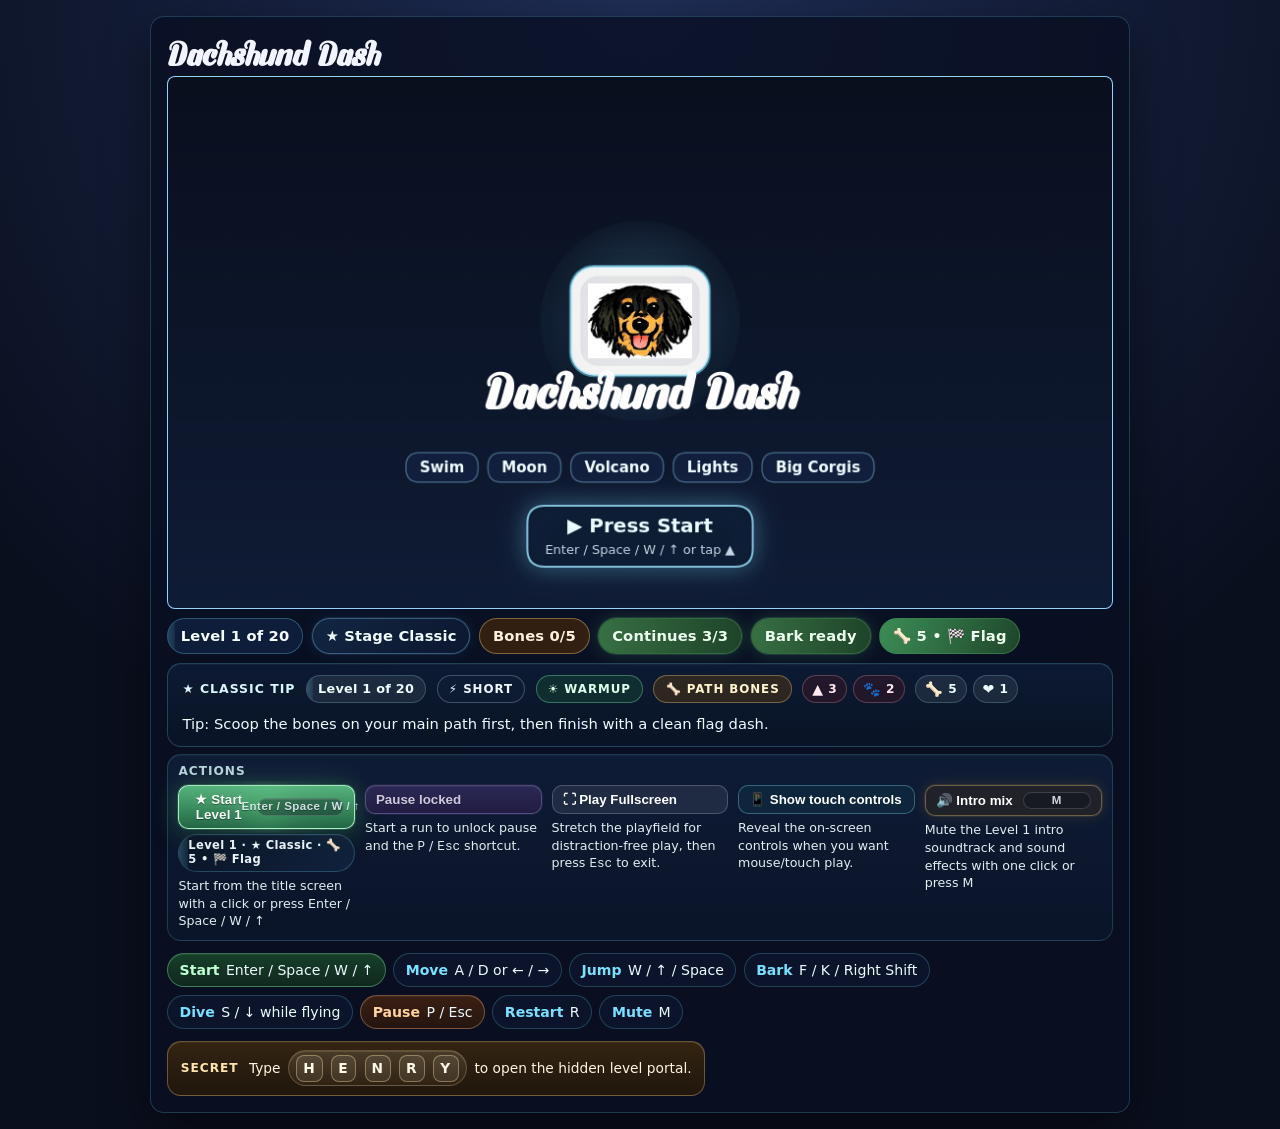
==== commit 6b2ffd8d: "all music updates" ====
--- a/index.html
+++ b/index.html
@@ -55,7 +55,7 @@
             <div class="utility-action-group">
               <button id="btn-start-desktop" class="utility-btn utility-btn-start" aria-label="Start run from the title screen" data-shortcut="Enter / Space / W / ↑">Start run</button>
               <span id="start-action-context" class="utility-btn-context" aria-live="polite">Level 1 · ★ Classic · 🦴 5 • 🏁 Flag</span>
-              <span class="utility-btn-hint">Start from the title screen with a click or press Enter, Space, W, or ↑</span>
+              <span class="utility-btn-hint">Start from the title screen with a click or press Enter / Space / W / ↑</span>
             </div>
             <div class="utility-action-group">
               <button id="btn-pause-desktop" class="utility-btn utility-btn-pause" aria-label="Pause or resume" data-shortcut="P / Esc">Pause</button>
@@ -77,17 +77,25 @@
         </div>
 
         <div class="controls-help-chips" aria-label="Keyboard tips">
+          <span class="control-chip control-chip-start"><span class="control-chip-label">Start</span> Enter / Space / W / ↑</span>
           <span class="control-chip"><span class="control-chip-label">Move</span> A / D or ← / →</span>
           <span class="control-chip"><span class="control-chip-label">Jump</span> W / ↑ / Space</span>
           <span class="control-chip"><span class="control-chip-label">Bark</span> F / K / Right Shift</span>
           <span class="control-chip"><span class="control-chip-label">Dive</span> S / ↓ while flying</span>
+          <span class="control-chip control-chip-important"><span class="control-chip-label">Pause</span> P / Esc</span>
           <span class="control-chip"><span class="control-chip-label">Restart</span> R</span>
           <span class="control-chip"><span class="control-chip-label">Mute</span> M</span>
         </div>
 
         <div class="secret-code-callout" aria-label="Secret cheat code hint">
           <strong class="secret-code-title">Secret</strong>
-          <span class="secret-code-text">Type <kbd>henry</kbd> to open the hidden level portal.</span>
+          <span class="secret-code-text">
+            Type
+            <span class="secret-code-sequence" aria-label="Type H E N R Y">
+              <kbd>H</kbd><kbd>E</kbd><kbd>N</kbd><kbd>R</kbd><kbd>Y</kbd>
+            </span>
+            to open the hidden level portal.
+          </span>
         </div>
 
         <div id="recovery-shortcut-callout" class="recovery-shortcut-callout hidden" aria-label="Recovery shortcuts" aria-hidden="true">
@@ -102,7 +110,7 @@
       <section id="mobile-controls-panel" class="mobile-controls-panel" aria-label="On-screen controls panel">
         <div class="mobile-controls-heading">
           <strong class="mobile-controls-title">On-screen controls</strong>
-          <span class="mobile-controls-subtitle">▲ start · BARK attack · DIG hold · HENRY portal</span>
+          <span id="mobile-controls-subtitle" class="mobile-controls-subtitle">▲ start · BARK attack · HENRY portal</span>
           <button id="btn-hide-touch-controls" class="utility-btn utility-btn-touch utility-btn-panel-hide" type="button" aria-label="Hide touch controls panel">Hide panel</button>
         </div>
 
@@ -121,19 +129,19 @@
           </div>
           <div class="mobile-control-item mobile-control-item-wide">
             <button id="btn-bark" aria-label="Super bark attack">BARK</button>
-            <span class="mobile-control-caption">Attack</span>
+            <span id="mobile-control-caption-bark" class="mobile-control-caption">Attack</span>
           </div>
           <div class="mobile-control-item mobile-control-item-wide">
             <button id="btn-dig" aria-label="Dig or dive">DIG</button>
-            <span class="mobile-control-caption">Dig / dive</span>
+            <span id="mobile-control-caption-dig" class="mobile-control-caption">Dig / dive</span>
           </div>
           <div class="mobile-control-item mobile-control-item-wide">
             <button id="btn-henry" aria-label="Open the secret Henry level portal">HENRY</button>
             <span class="mobile-control-caption">Secret portal</span>
           </div>
           <div class="mobile-control-item mobile-control-item-wide">
-            <button id="btn-pause" aria-label="Pause or resume">PAUSE</button>
-            <span class="mobile-control-caption">Pause / resume</span>
+            <button id="btn-pause" aria-label="Pause locked until a run starts" disabled>RUN FIRST</button>
+            <span id="mobile-control-caption-pause" class="mobile-control-caption">Pause locked</span>
           </div>
         </div>
       </section>
@@ -157,7 +165,7 @@
             <span id="henry-progress-pickups" class="henry-progress-pill">🦴 5</span>
             <span id="henry-progress-hazards" class="henry-progress-pill">↔ Run</span>
             <span id="henry-progress-focus" class="henry-progress-pill">🦴 Path bones</span>
-            <span id="henry-progress-tip" class="henry-progress-pill henry-progress-pill-tip">💡 Tip: Scoop the bones on your main path first, then finish with a clean flag dash.</span>
+            <span id="henry-progress-tip" class="henry-progress-pill henry-progress-pill-tip">💡 Tip: Path bones first</span>
             <button id="henry-progress-jump" class="henry-progress-action" type="button">Jump to default start</button>
           </div>
           <div class="henry-celebration" aria-hidden="true">
--- a/styles.css
+++ b/styles.css
@@ -1154,9 +1154,30 @@
 }
 
 .secret-code-text {
+  display: inline-flex;
+  align-items: center;
+  gap: 0.45rem;
+  flex-wrap: wrap;
   color: #fff5de;
   font-size: 0.86rem;
   line-height: 1.4;
+}
+
+.secret-code-sequence {
+  display: inline-flex;
+  align-items: center;
+  gap: 0.28rem;
+  padding: 0.24rem 0.36rem;
+  border-radius: 999px;
+  border: 1px solid rgba(255, 221, 163, 0.22);
+  background: linear-gradient(180deg, rgba(255, 241, 207, 0.12), rgba(255, 201, 112, 0.06));
+  box-shadow: inset 0 1px 0 rgba(255, 250, 236, 0.12);
+}
+
+.secret-code-sequence kbd {
+  min-width: 1.45rem;
+  margin: 0;
+  padding-inline: 0.32rem;
 }
 
 .recovery-shortcut-callout {
@@ -1232,6 +1253,26 @@
 .control-chip-label {
   font-weight: 800;
   color: #79e1ff;
+}
+
+.control-chip-start {
+  border-color: rgba(150, 255, 188, 0.34);
+  background: linear-gradient(180deg, rgba(24, 68, 43, 0.92), rgba(17, 45, 30, 0.84));
+  box-shadow: inset 0 1px 0 rgba(255, 255, 255, 0.06);
+}
+
+.control-chip-start .control-chip-label {
+  color: #bfffd2;
+}
+
+.control-chip-important {
+  border-color: rgba(255, 197, 130, 0.34);
+  background: linear-gradient(180deg, rgba(64, 34, 18, 0.9), rgba(43, 23, 13, 0.82));
+  box-shadow: inset 0 1px 0 rgba(255, 255, 255, 0.05);
+}
+
+.control-chip-important .control-chip-label {
+  color: #ffd29e;
 }
 
 .utility-actions {
@@ -1479,10 +1520,56 @@
   position: relative;
   isolation: isolate;
   overflow: visible;
-  --start-ready-glow: rgba(120, 255, 152, 0.32);
-  background: rgba(43, 112, 76, 0.34);
-  border-color: rgba(132, 255, 191, 0.42);
-  box-shadow: 0 0 0 1px rgba(120, 255, 152, 0.08), 0 0 18px rgba(120, 255, 152, 0.12);
+  --start-ready-glow: rgba(120, 255, 152, 0.4);
+  background: linear-gradient(180deg, rgba(92, 196, 132, 0.9), rgba(36, 110, 70, 0.92));
+  border-color: rgba(196, 255, 220, 0.82);
+  color: #f7fff8;
+  text-shadow: 0 1px 0 rgba(8, 32, 19, 0.45);
+  box-shadow:
+    0 0 0 1px rgba(120, 255, 152, 0.14),
+    0 10px 22px rgba(14, 56, 31, 0.34),
+    0 0 22px rgba(120, 255, 152, 0.22);
+  transition:
+    background 140ms ease,
+    border-color 140ms ease,
+    color 140ms ease,
+    box-shadow 140ms ease,
+    opacity 140ms ease,
+    transform 140ms ease;
+}
+
+.utility-btn-start::after {
+  border-color: rgba(244, 255, 247, 0.22);
+  background: rgba(8, 22, 15, 0.18);
+  color: rgba(249, 255, 250, 0.95);
+  box-shadow: inset 0 1px 0 rgba(255, 255, 255, 0.08);
+}
+
+.utility-btn-start:not(:disabled) {
+  animation: startButtonLift 1.7s ease-in-out infinite;
+}
+
+.utility-btn-start:not(:disabled):active {
+  transform: translateY(0);
+}
+
+.utility-btn-start[data-state="paused"],
+.utility-btn-start[data-state="dead"],
+.utility-btn-start[data-state="gameover"],
+.utility-btn-start:disabled {
+  animation: none;
+  transform: none;
+  text-shadow: none;
+}
+
+.utility-btn-start[data-state="paused"]::after,
+.utility-btn-start[data-state="dead"]::after,
+.utility-btn-start[data-state="gameover"]::after,
+.utility-btn-start:disabled::after {
+  border-color: rgba(255, 255, 255, 0.16);
+  background: rgba(6, 12, 26, 0.34);
+  color: rgba(237, 249, 255, 0.86);
+  box-shadow: none;
 }
 
 .utility-btn-start::before {
@@ -1497,14 +1584,39 @@
   pointer-events: none;
 }
 
+.utility-btn-start[data-state="start"],
+.utility-btn-start[data-state="title"] {
+  letter-spacing: 0.01em;
+  box-shadow:
+    0 0 0 1px rgba(120, 255, 152, 0.16),
+    0 12px 24px rgba(14, 56, 31, 0.38),
+    0 0 26px rgba(120, 255, 152, 0.26);
+}
+
 .utility-btn-start[data-state="start"]::before,
 .utility-btn-start[data-state="title"]::before {
-  opacity: 0.42;
+  opacity: 0.5;
   animation: startButtonReadyHalo 1.7s ease-in-out infinite;
 }
 
 .utility-btn-start:hover {
-  background: rgba(58, 146, 98, 0.42);
+  background: linear-gradient(180deg, rgba(102, 208, 144, 0.94), rgba(40, 120, 77, 0.94));
+}
+
+.utility-btn-start[data-state="start"]:hover,
+.utility-btn-start[data-state="title"]:hover {
+  background: linear-gradient(180deg, rgba(110, 214, 150, 0.96), rgba(44, 128, 82, 0.96));
+}
+
+@keyframes startButtonLift {
+  0%,
+  100% {
+    transform: translateY(-1px);
+  }
+
+  50% {
+    transform: translateY(-3px);
+  }
 }
 
 .utility-btn-start[data-theme="moon"] {
@@ -1603,6 +1715,15 @@
 }
 
 @media (prefers-reduced-motion: reduce) {
+  .utility-btn-start:not(:disabled) {
+    animation: none;
+    transform: none;
+  }
+
+  .utility-btn-start:not(:disabled):active {
+    transform: none;
+  }
+
   .utility-btn-start[data-state="start"]::before,
   .utility-btn-start[data-state="title"]::before {
     animation: none;
@@ -1618,6 +1739,16 @@
 
 .utility-btn-pause:hover {
   background: rgba(101, 67, 170, 0.38);
+}
+
+.utility-btn-pause:disabled {
+  cursor: default;
+  opacity: 0.92;
+  background: linear-gradient(180deg, rgba(79, 57, 125, 0.5), rgba(42, 31, 74, 0.76));
+  border-color: rgba(205, 183, 255, 0.3);
+  color: rgba(245, 238, 255, 0.9);
+  text-shadow: 0 1px 0 rgba(15, 10, 32, 0.45);
+  box-shadow: inset 0 1px 0 rgba(255, 255, 255, 0.06), 0 0 0 1px rgba(186, 157, 255, 0.08);
 }
 
 .utility-btn-pause.paused {
@@ -1820,6 +1951,16 @@
   background: #6d4b2f;
 }
 
+#btn-dig[data-theme="tunnel"] {
+  background: linear-gradient(135deg, #8b5a2f, #5f3818);
+  box-shadow: 0 0 0 1px rgba(236, 198, 146, 0.24), 0 0 18px rgba(160, 104, 48, 0.2);
+}
+
+#btn-dig[data-theme="water"] {
+  background: linear-gradient(135deg, #1e7296, #0c4467);
+  box-shadow: 0 0 0 1px rgba(146, 235, 255, 0.24), 0 0 18px rgba(56, 162, 208, 0.2);
+}
+
 #btn-henry {
   background: #6a2f7f;
   font-size: 0.82rem;
@@ -1829,8 +1970,20 @@
   background: #4b2f7f;
 }
 
+#btn-pause[data-state="locked"] {
+  background: linear-gradient(180deg, rgba(72, 42, 24, 0.96), rgba(48, 28, 16, 0.92));
+  color: #ffd8b1;
+  box-shadow: inset 0 1px 0 rgba(255, 248, 238, 0.08), 0 0 0 1px rgba(255, 200, 140, 0.16);
+  cursor: not-allowed;
+  opacity: 0.92;
+}
+
 #btn-pause.paused {
   background: #2f6d58;
+}
+
+#btn-pause:disabled:not(.paused) {
+  filter: saturate(0.92);
 }
 
 #btn-bark.cooldown {
@@ -1852,6 +2005,14 @@
 .mobile-control-item.is-held .mobile-control-caption {
   color: #f7fdff;
   text-shadow: 0 0 10px rgba(121, 225, 255, 0.3);
+}
+
+.mobile-control-caption[data-theme="tunnel"] {
+  color: #ffe7ca;
+}
+
+.mobile-control-caption[data-theme="water"] {
+  color: #d9f7ff;
 }
 
 .touch-help {
@@ -1885,10 +2046,23 @@
 .level-select {
   position: fixed;
   inset: 0;
-  background: rgba(0, 0, 0, 0.55);
   display: grid;
   place-items: center;
+  isolation: isolate;
   z-index: 50;
+}
+
+.level-select::before {
+  content: "";
+  position: absolute;
+  inset: 0;
+  background:
+    radial-gradient(circle at top, rgba(81, 162, 255, 0.14), transparent 52%),
+    rgba(3, 8, 18, 0.74);
+  backdrop-filter: blur(7px) saturate(1.08);
+  -webkit-backdrop-filter: blur(7px) saturate(1.08);
+  pointer-events: none;
+  z-index: -1;
 }
 
 .level-select.hidden {
@@ -1897,16 +2071,21 @@
 
 .level-select-card {
   width: min(92vw, 520px);
+  max-height: min(88vh, 960px);
   background: #111b36;
   border: 1px solid rgba(121, 225, 255, 0.35);
   border-radius: 14px;
   padding: 1rem;
+  overflow-y: auto;
+  overscroll-behavior: contain;
+  scrollbar-gutter: stable both-edges;
   box-shadow: 0 16px 40px rgba(0, 0, 0, 0.45);
 }
 
 .henry-unlocked {
   position: relative;
-  overflow: hidden;
+  overflow-x: hidden;
+  overflow-y: auto;
   border: 2px solid transparent;
   background:
     linear-gradient(#111b36, #111b36) padding-box,
@@ -2631,10 +2810,16 @@
 }
 
 .close-level-select {
+  position: sticky;
+  bottom: 0;
+  z-index: 2;
   display: inline-flex;
   align-items: center;
   justify-content: space-between;
   gap: 0.65rem;
+  margin-top: 0.85rem;
+  background: linear-gradient(180deg, rgba(32, 54, 102, 0.98), rgba(19, 34, 66, 0.98));
+  box-shadow: 0 -10px 24px rgba(4, 10, 21, 0.28);
 }
 
 .close-level-select-shortcut {
@@ -3165,9 +3350,10 @@
 }
 
 .close-level-select {
-  position: relative;
-  z-index: 1;
-  margin-top: 0.8rem;
+  position: sticky;
+  bottom: 0;
+  z-index: 2;
+  margin-top: 0.85rem;
   width: 100%;
 }
 
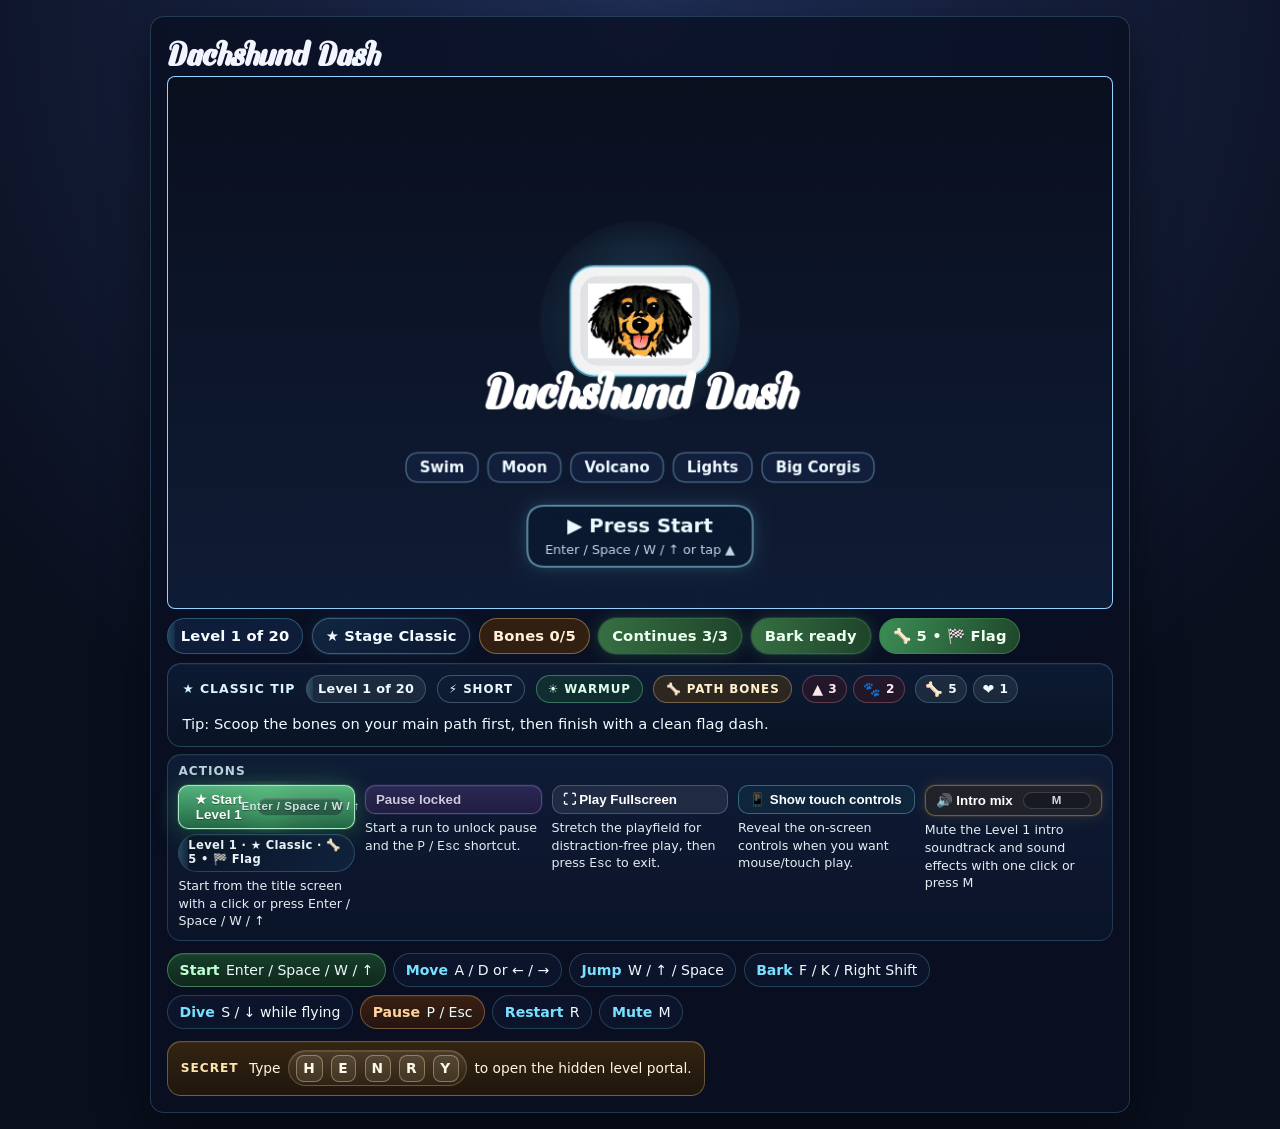
==== commit bd264bc1: "Improve reduced-motion accessibility and save pending game updates" ====
--- a/index.html
+++ b/index.html
@@ -81,7 +81,7 @@
           <span class="control-chip"><span class="control-chip-label">Move</span> A / D or ← / →</span>
           <span class="control-chip"><span class="control-chip-label">Jump</span> W / ↑ / Space</span>
           <span class="control-chip"><span class="control-chip-label">Bark</span> F / K / Right Shift</span>
-          <span class="control-chip"><span class="control-chip-label">Dive</span> S / ↓ while flying</span>
+          <span id="control-chip-special" class="control-chip"><span id="control-chip-special-label" class="control-chip-label">Dive</span><span id="control-chip-special-text">S / ↓ while flying</span></span>
           <span class="control-chip control-chip-important"><span class="control-chip-label">Pause</span> P / Esc</span>
           <span class="control-chip"><span class="control-chip-label">Restart</span> R</span>
           <span class="control-chip"><span class="control-chip-label">Mute</span> M</span>
--- a/styles.css
+++ b/styles.css
@@ -1275,6 +1275,26 @@
   color: #ffd29e;
 }
 
+#control-chip-special[data-theme="water"] {
+  border-color: rgba(123, 216, 255, 0.34);
+  background: linear-gradient(180deg, rgba(19, 55, 82, 0.92), rgba(12, 35, 54, 0.84));
+  box-shadow: inset 0 1px 0 rgba(255, 255, 255, 0.06), 0 0 16px rgba(64, 163, 255, 0.12);
+}
+
+#control-chip-special[data-theme="water"] .control-chip-label {
+  color: #9de7ff;
+}
+
+#control-chip-special[data-theme="tunnel"] {
+  border-color: rgba(255, 203, 121, 0.34);
+  background: linear-gradient(180deg, rgba(74, 50, 20, 0.92), rgba(48, 31, 13, 0.84));
+  box-shadow: inset 0 1px 0 rgba(255, 255, 255, 0.06), 0 0 16px rgba(255, 177, 66, 0.12);
+}
+
+#control-chip-special[data-theme="tunnel"] .control-chip-label {
+  color: #ffd79d;
+}
+
 .utility-actions {
   display: inline-flex;
   flex-direction: column;
@@ -1715,6 +1735,15 @@
 }
 
 @media (prefers-reduced-motion: reduce) {
+  *,
+  *::before,
+  *::after {
+    animation-duration: 0.01ms !important;
+    animation-iteration-count: 1 !important;
+    scroll-behavior: auto !important;
+    transition-duration: 0.01ms !important;
+  }
+
   .utility-btn-start:not(:disabled) {
     animation: none;
     transform: none;
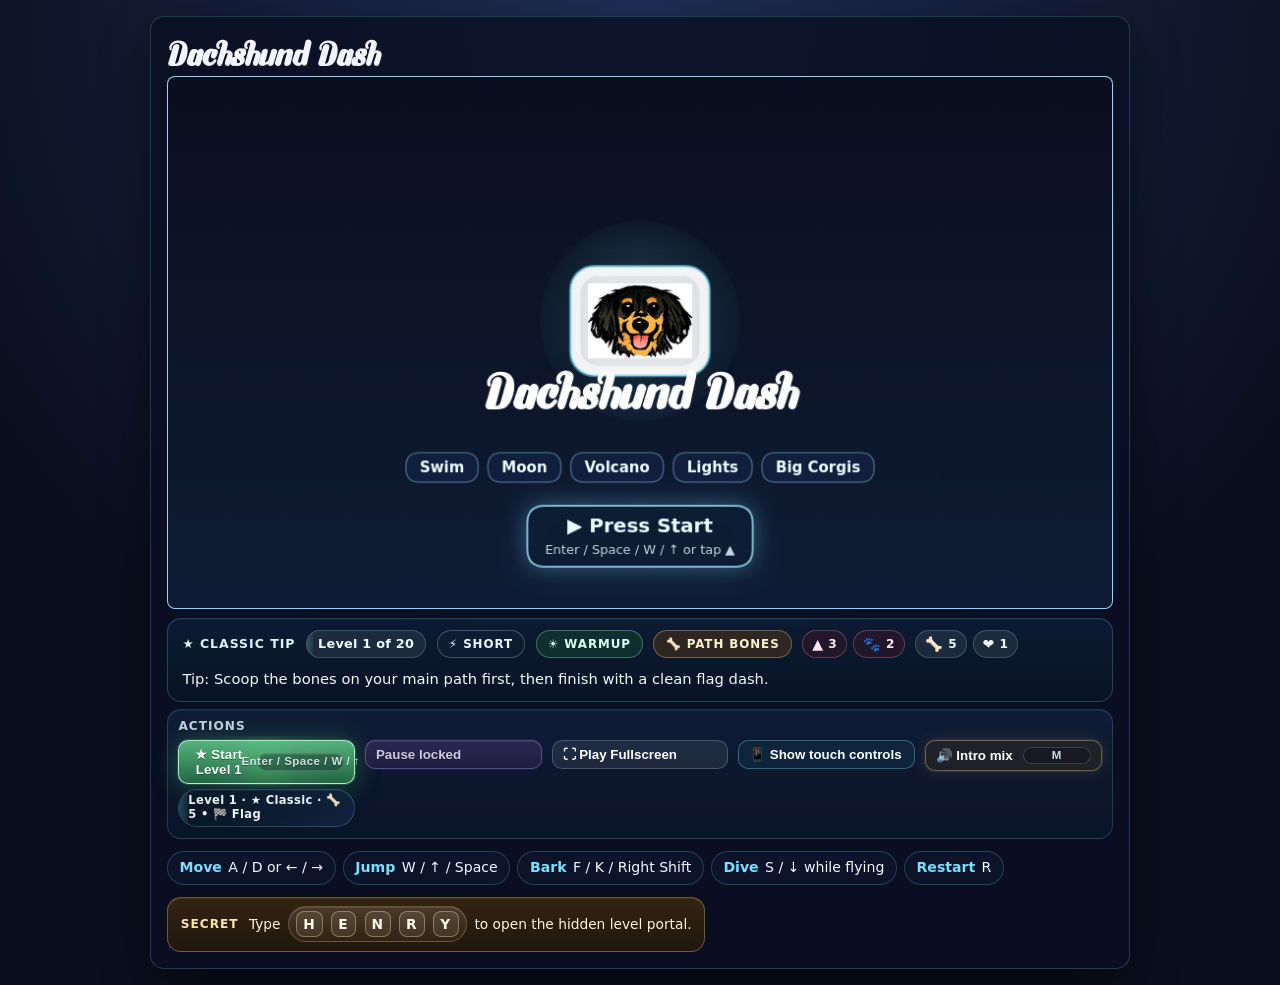
==== commit 1418c450: "Reduce redundant menu guidance" ====
--- a/index.html
+++ b/index.html
@@ -77,14 +77,11 @@
         </div>
 
         <div class="controls-help-chips" aria-label="Keyboard tips">
-          <span class="control-chip control-chip-start"><span class="control-chip-label">Start</span> Enter / Space / W / ↑</span>
           <span class="control-chip"><span class="control-chip-label">Move</span> A / D or ← / →</span>
           <span class="control-chip"><span class="control-chip-label">Jump</span> W / ↑ / Space</span>
           <span class="control-chip"><span class="control-chip-label">Bark</span> F / K / Right Shift</span>
           <span id="control-chip-special" class="control-chip"><span id="control-chip-special-label" class="control-chip-label">Dive</span><span id="control-chip-special-text">S / ↓ while flying</span></span>
-          <span class="control-chip control-chip-important"><span class="control-chip-label">Pause</span> P / Esc</span>
           <span class="control-chip"><span class="control-chip-label">Restart</span> R</span>
-          <span class="control-chip"><span class="control-chip-label">Mute</span> M</span>
         </div>
 
         <div class="secret-code-callout" aria-label="Secret cheat code hint">
--- a/styles.css
+++ b/styles.css
@@ -1466,11 +1466,17 @@
 }
 
 .utility-btn-hint {
+  display: none;
   font-size: 0.79rem;
   line-height: 1.4;
   color: rgba(240, 252, 255, 0.94);
   text-wrap: pretty;
   max-width: 26ch;
+}
+
+.utility-action-group:hover .utility-btn-hint,
+.utility-action-group:focus-within .utility-btn-hint {
+  display: block;
 }
 
 .utility-btn {
